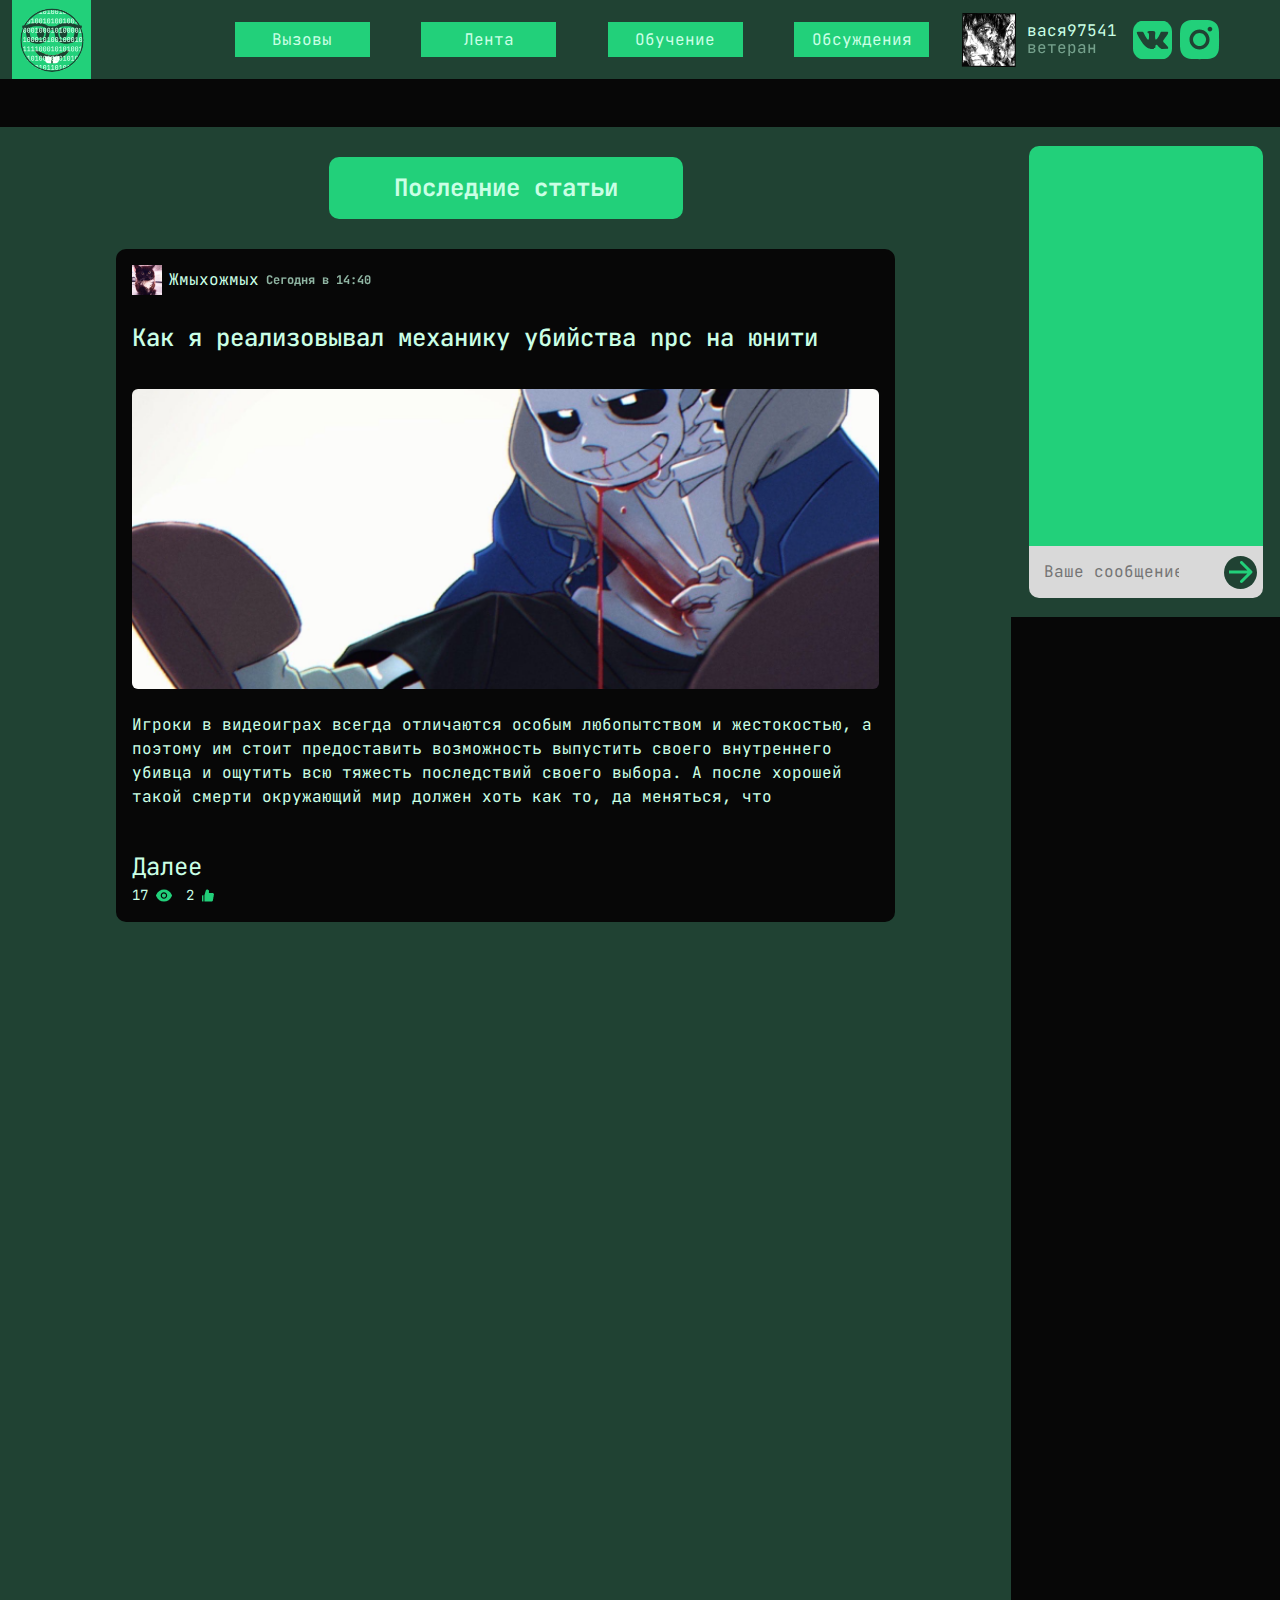
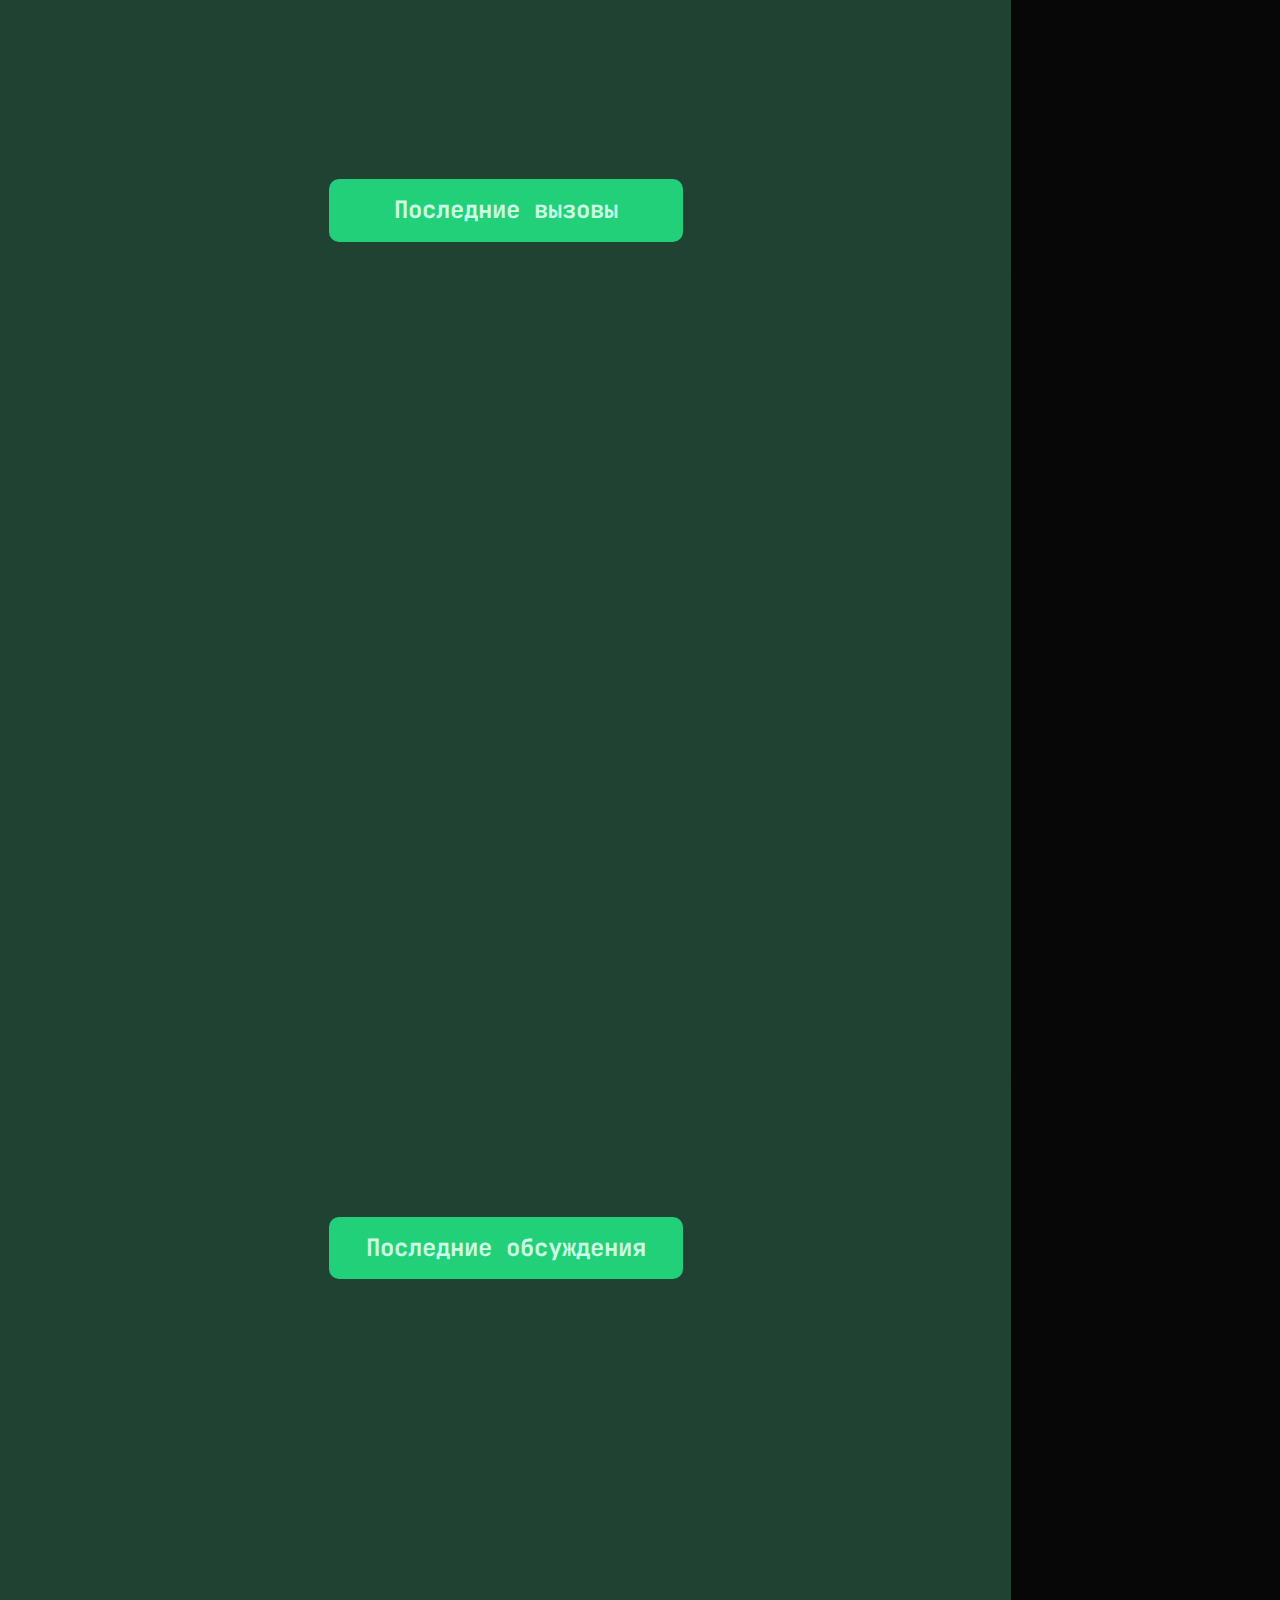
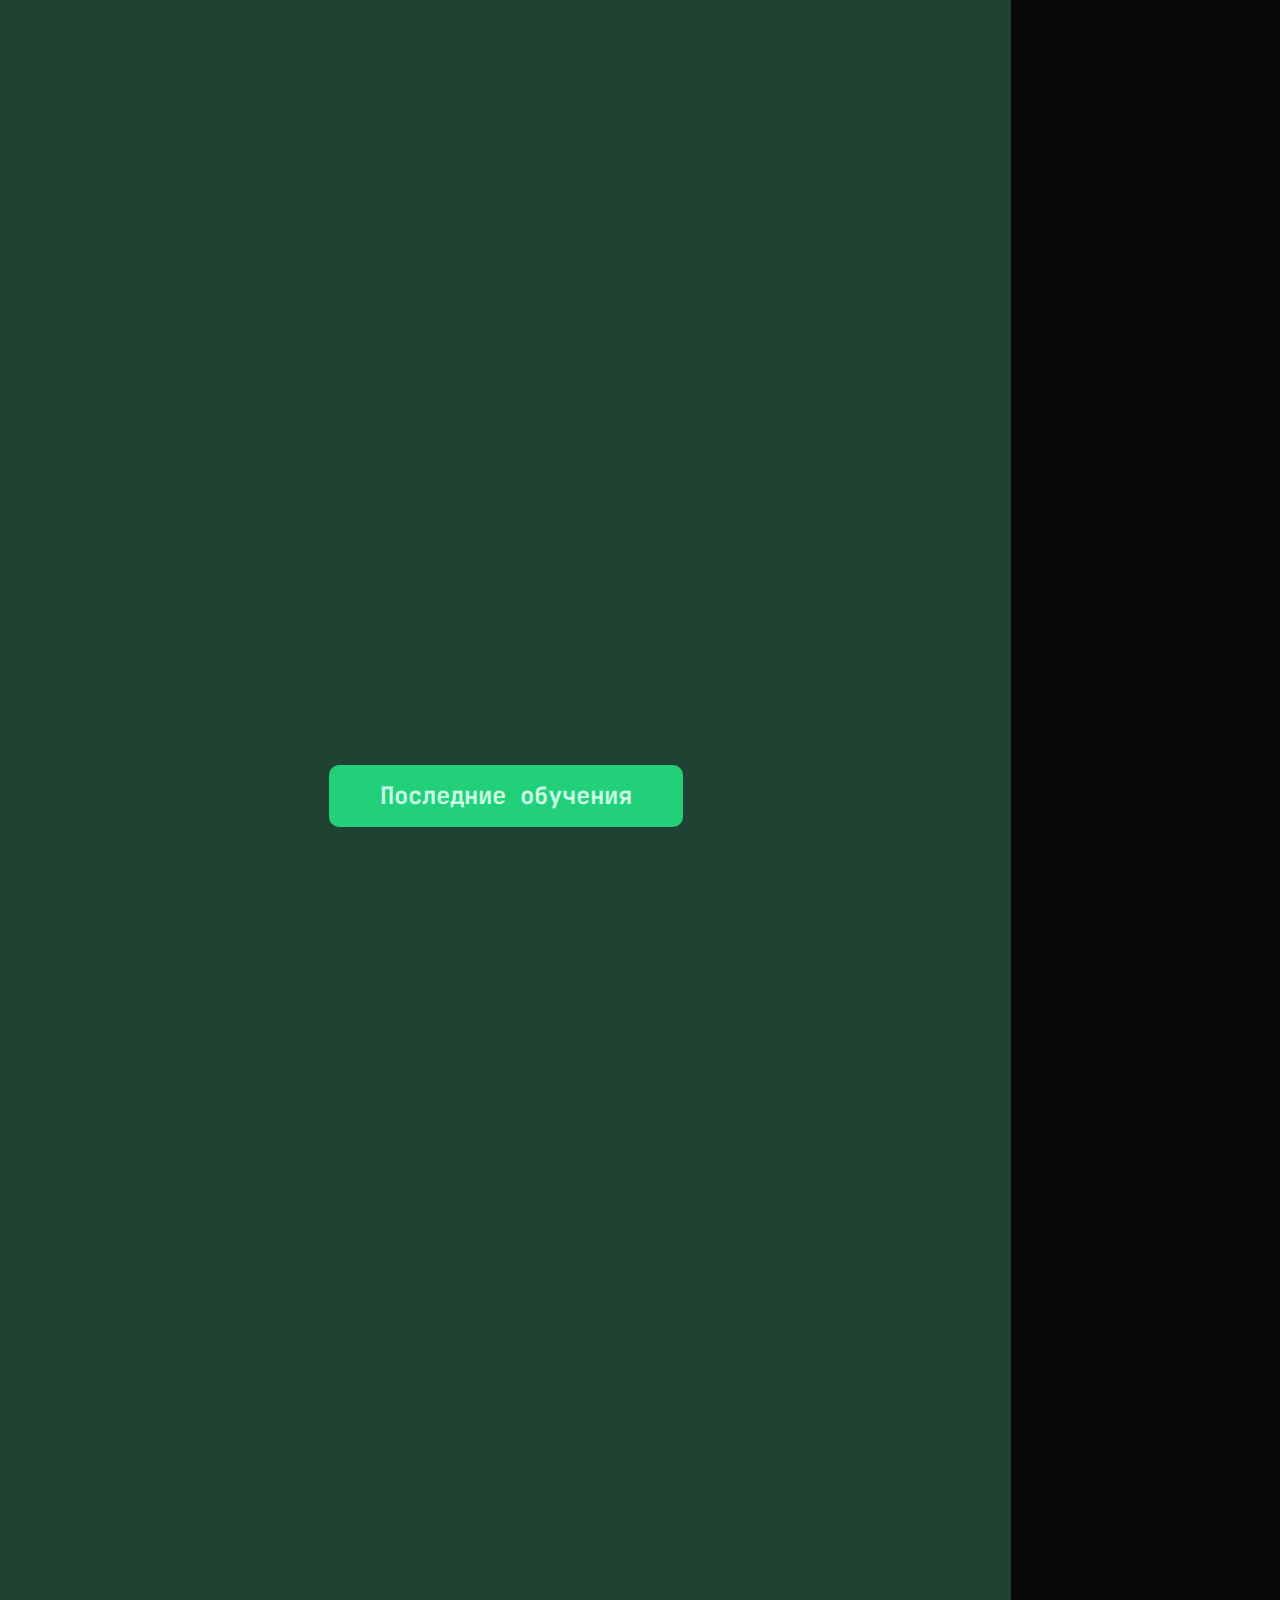
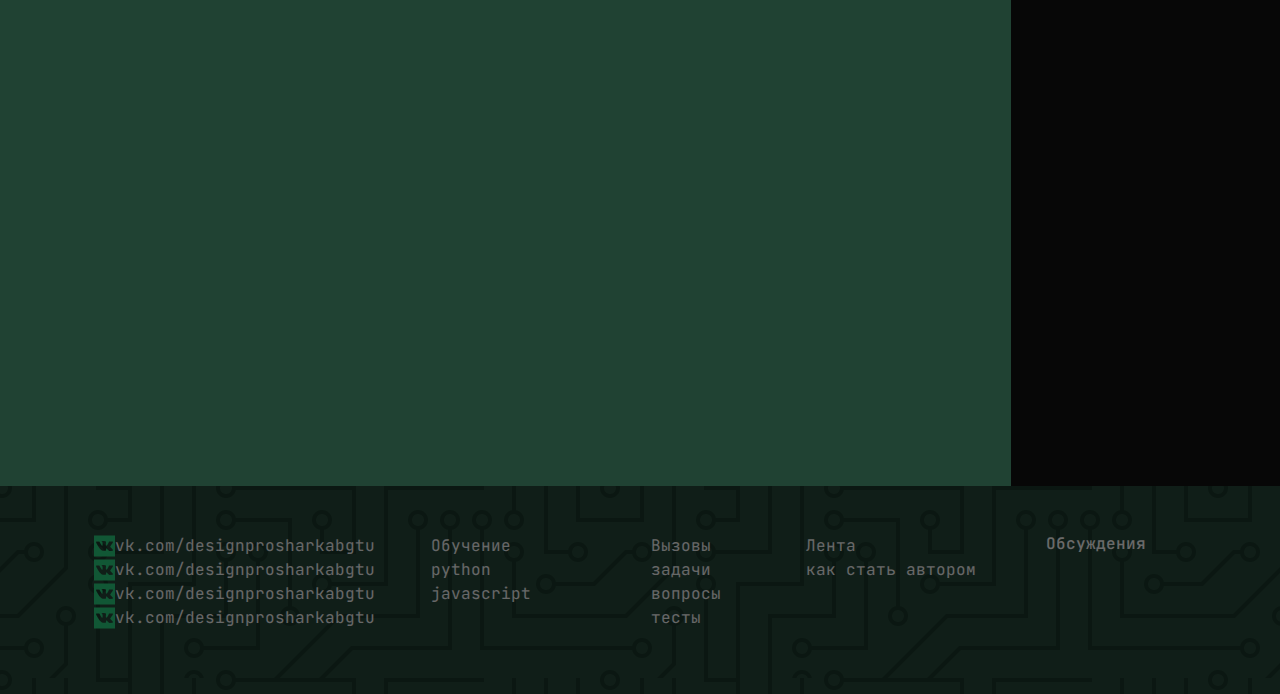
==== index.html @ 733bc934 "Add files via upload" ====
<!DOCTYPE html>
<html lang="en">

<head>
    <meta charset="utf-8">
    <meta name="viewport" content="width=device-width, initial-scale=1.0, shrink-to-fit=no">
    <title>курсач</title>
    <link rel="stylesheet" href="assets/bootstrap/css/bootstrap.min.css">
    <link rel="stylesheet" href="https://fonts.googleapis.com/css?family=JetBrains+Mono:300,400,500,600,700,800&amp;display=swap">
    <link rel="stylesheet" href="assets/css/aos.min.css">
    <link rel="stylesheet" href="assets/css/styles.css">
</head>

<body style="background: #070707;font-family: 'JetBrains Mono', monospace;">
    <nav class="navbar navbar-light navbar-expand-md d-xl-flex py-3 pb-0 pt-0 mb-md-5 mb-5" style="background: #204233;">
        <div class="container-fluid"><a class="navbar-brand d-flex justify-content-center align-items-center me-auto" href="index.html" style="height: 79px;width: 79px;background: #22d07a;margin-right: 0px;/*margin-left: 107px;*/min-width: 79px;max-width: 79px;min-height: 79px;max-height: 79px;"><img src="assets/img/Group%2034%201.svg" width="64" height="100"></a><button data-bs-toggle="collapse" data-bs-target="#navcol-3" class="navbar-toggler"><span class="visually-hidden">Toggle navigation</span><span class="navbar-toggler-icon"></span></button>
            <div class="collapse navbar-collapse flex-column align-items-end flex-md-row ms-md-0" id="navcol-3">
                <div class="collapse navbar-collapse d-flex flex-column align-items-center align-items-sm-center flex-md-row ms-md-0" id="navcol-1" style="margin-bottom: 0px;">
                    <div class="d-flex flex-column flex-grow-1 justify-content-center align-items-center flex-wrap justify-content-sm-center align-items-sm-center flex-md-row justify-content-md-center align-items-md-center justify-content-xl-center align-items-xl-center" style="width: 100%;">
                        <ul class="navbar-nav d-flex justify-content-between ms-xl-5 ms-md-5 ps-md-5 me-md-3" style="max-width: 820px;width:">
                            <li class="nav-item d-md-flex d-xl-flex justify-content-center align-items-center justify-content-md-center align-items-md-center justify-content-xl-center"><a class="nav-link active d-flex d-md-flex justify-content-center align-items-center justify-content-md-center align-items-md-center" href="taski.html" style="color: #caffe5;">Вызовы</a></li>
                            <li class="nav-item d-md-flex justify-content-center align-items-center justify-content-md-center align-items-md-center"><a class="nav-link active d-flex d-md-flex justify-content-center align-items-center justify-content-md-center align-items-md-center" href="stati.html" style="color: #caffe5;">Лента</a></li>
                            <li class="nav-item d-md-flex justify-content-center align-items-center justify-content-md-center align-items-md-center"><a class="nav-link active d-flex d-md-flex justify-content-center align-items-center justify-content-md-center align-items-md-center" href="cards.html" style="color: #caffe5;">Обучение</a></li>
                            <li class="nav-item d-md-flex justify-content-center align-items-center justify-content-md-center align-items-md-center"><a class="nav-link active d-flex d-md-flex justify-content-center align-items-center justify-content-md-center align-items-md-center" href="forum.html" style="color: #caffe5;">Обсуждения</a></li>
                        </ul>
                        <div class="d-flex d-md-flex align-items-center ms-md-auto ms-md-0 me-md-0 ms-lg-3" style="margin: 0px;margin-left: 0px;"><img src="assets/img/Rectangle%20103.png" style="margin-right: 10px;">
                            <div class="d-flex d-md-flex flex-column justify-content-md-center">
                                <p style="color: #caffe5;margin-bottom: -7px;">вася97541</p>
                                <p style="color: #caffe5;margin-bottom: 0px;opacity: 0.50;">ветеран</p>
                            </div>
                        </div>
                        <div class="d-flex flex-row align-self-center d-md-none d-xl-flex ms-xxl-3 ms-xl-3" id="socials-1" style="padding-left: 0px;"><img src="assets/img/Mask%20group.svg" class="pe-md-0 me-md-2"><img src="assets/img/Group%2063.svg"></div>
                    </div>
                </div>
            </div>
        </div>
    </nav>
    <div class="d-flex flex-column-reverse align-items-end chat-collapse d-lg-none" style="position: fixed;bottom: 5rem;z-index: 2;right: 0.5rem;"><a class="btn btn-primary" data-bs-toggle="collapse" aria-expanded="false" aria-controls="collapse-1" href="#collapse-1" role="button" style="background: url(&quot;assets/img/чат.svg&quot;) round;background-size: auto;width: 70px;height: 70px;float: right;border-style: none;border-color: rgb(7,7,7);"></a>
        <div class="collapse" id="collapse-1">
            <div class="d-flex flex-column justify-content-center align-items-center align-items-sm-center justify-content-md-center align-items-md-center align-items-xxl-center" style="background: #204233;height: 477px;width: 302px;">
                <div style="background: #22d07a;height: 370px;border-top-left-radius: 10px;border-top-right-radius: 10px;width: 87%;"></div>
                <div class="d-flex flex-row align-items-md-center align-items-lg-center" style="background: #d9d9d9;height: 52px;width: 87%;border-bottom-right-radius: 10px;border-bottom-left-radius: 10px;padding-left: 5%;padding-right: 2%;"><input type="text" placeholder="Ваше сообщение" style="background: rgba(255,255,255,0);border-width: 0px;width: 8.7em;"><img class="ms-auto" src="assets/img/Group%2035.svg" style="width: 33px;"></div>
            </div>
        </div>
    </div>
    <div class="row d-flex justify-content-center justify-content-xxl-center mt-md-5" style="margin: auto;max-width: 1440px;">
        <div class="col-auto col-md-9 col-lg-9 offset-lg-0 pe-md-0 main-content" style="padding: 0px;max-width: 1138px;min-width: 360px;">
            <section>
                <div class="d-flex flex-column align-items-center justify-content-md-center align-items-xl-center content-block" style="background: #204233;color: rgb(32,66,51);height: fit-content;width: 100%;"><span class="d-flex d-md-flex flex-shrink-1 justify-content-center align-items-center justify-content-md-center align-items-md-center" id="first">Последние статьи</span>
                    <div class="card" style="border-width: 0px;width: 77%;border-radius: 0px;background: rgb(32,66,51);min-width: 360px;">
                        <div class="card-body mb-4" data-aos="zoom-in-left" style="color: #caffe5;background: #070707;border-radius: 10px;">
                            <div class="d-flex flex-row align-items-center align-items-md-center"><img src="assets/img/Rectangle%20113.png" style="margin-right: 7px;">
                                <p style="margin: 0px;margin-right: 7px;">Жмыхожмых</p>
                                <p style="margin: 0px;font-size: 12px;font-weight: bold;opacity: 0.70;">Сегодня в 14:40</p>
                            </div>
                            <h4 class="card-title"><br>Как я реализовывал механику убийства npc на юнити<br><br></h4>
                            <div class="d-md-flex d-xxl-flex justify-content-md-center justify-content-xxl-center" style="width: 100%;"><img class="rounded img-fluid fit-cover" style="min-height: 300px;width: 100%;min-width: 50px;" src="assets/img/Rectangle%20118.png"></div>
                            <p class="card-text"><br>Игроки в видеоиграх всегда отличаются особым любопытством и жестокостью, а поэтому им стоит предоставить возможность выпустить своего внутреннего убивца и ощутить всю тяжесть последствий своего выбора. А после хорошей такой смерти окружающий мир должен хоть как то, да меняться, что <br><br></p><a class="text-decoration-none" href="stati.html" target="_top">Далее</a>
                            <div class="d-flex flex-row align-items-md-center">
                                <div class="d-flex" id="stat" style="margin-right: 14px;">
                                    <p>17</p><img src="assets/img/views.svg" style="margin: 0px;">
                                </div>
                                <div class="d-flex" id="stat">
                                    <p>2</p><img src="assets/img/like.svg">
                                </div>
                            </div>
                        </div>
                    </div>
                    <div class="card" style="border-width: 0px;width: 77%;border-radius: 0px;background: rgb(32,66,51);min-width: 360px;">
                        <div class="card-body mb-4" data-aos="zoom-in-left" style="color: #caffe5;background: #070707;border-radius: 10px;">
                            <div class="d-flex flex-row align-items-center align-items-md-center"><img src="assets/img/Rectangle%20113.png" style="margin-right: 7px;">
                                <p style="margin: 0px;margin-right: 7px;">Жмыхожмых</p>
                                <p style="margin: 0px;font-size: 12px;font-weight: bold;opacity: 0.70;">Сегодня в 14:40</p>
                            </div>
                            <h4 class="card-title"><br>Как я реализовывал механику убийства npc на юнити<br><br></h4>
                            <div class="d-md-flex d-xxl-flex justify-content-md-center justify-content-xxl-center" style="width: 100%;"><img class="rounded img-fluid fit-cover" style="min-height: 300px;width: 100%;min-width: 50px;" src="assets/img/Rectangle%20118.png"></div>
                            <p class="card-text"><br>Игроки в видеоиграх всегда отличаются особым любопытством и жестокостью, а поэтому им стоит предоставить возможность выпустить своего внутреннего убивца и ощутить всю тяжесть последствий своего выбора. А после хорошей такой смерти окружающий мир должен хоть как то, да меняться, что <br><br></p><a class="text-decoration-none" href="taski.html" target="_top">Далее</a>
                            <div class="d-flex flex-row align-items-md-center">
                                <div class="d-flex" id="stat" style="margin-right: 14px;">
                                    <p>17</p><img src="assets/img/views.svg" style="margin: 0px;">
                                </div>
                                <div class="d-flex" id="stat">
                                    <p>2</p><img src="assets/img/like.svg">
                                </div>
                            </div>
                        </div>
                    </div><span class="d-flex d-md-flex justify-content-center align-items-center justify-content-md-center align-items-md-center" data-aos="zoom-in" id="second"><a class="d-flex d-xl-flex justify-content-center align-items-center justify-content-xl-center align-items-xl-center" href="stati.html" style="width: 100%;height: 100%;">Далее</a></span>
                </div>
            </section>
            <section>
                <div class="d-flex flex-column align-items-center justify-content-md-center align-items-xl-center content-block" style="background: #204233;height: fit-content;max-width: 1138px;color: rgb(32,66,51);"><span class="d-flex d-md-flex justify-content-center align-items-center justify-content-md-center align-items-md-center" id="first-1">Последние вызовы</span>
                    <div class="card" style="border-width: 0px;">
                        <div class="card-body d-flex task" data-aos="zoom-in-left" style="background: #070707;color: #caffe5;">
                            <div class="task-info">
                                <p>0 лайков</p>
                                <p>0 просмотров</p>
                                <p>0 решений</p>
                            </div>
                            <div class="d-flex flex-row flex-wrap card-header">
                                <p class="mb-2" style="padding-bottom: 0px;">Прогнозируем рыночную экономику на 20 лет вперед используя 2 массива, плоскогубцы и веру в светлое будущее</p>
                                <div class="d-md-flex align-items-md-center languages"><span>C</span><span>C++</span><span>Assembler</span></div>
                                <div class="d-flex flex-row align-items-center ms-auto align-items-md-center me-0 mt-sm-2 mt-2 mt-md-0 mt-lg-2 mt-xl-0"><img src="assets/img/Rectangle%20113.png" style="margin-right: 7px;">
                                    <p style="margin: 0px;margin-right: 7px;">Жмыхожмых</p>
                                    <p style="margin: 0px;font-weight: bold;opacity: 0.70;">Сегодня в 14:40</p>
                                </div>
                            </div>
                        </div>
                        <div class="card-body d-flex task" data-aos="zoom-in-left" style="background: #070707;color: #caffe5;">
                            <div class="task-info">
                                <p>0 лайков</p>
                                <p>0 просмотров</p>
                                <p>0 решений</p>
                            </div>
                            <div class="d-flex flex-row flex-wrap card-header">
                                <p class="mb-2" style="padding-bottom: 0px;">Прогнозируем рыночную экономику на 20 лет вперед используя 2 массива, плоскогубцы и веру в светлое будущее</p>
                                <div class="d-md-flex align-items-md-center languages"><span>C</span><span>C++</span><span>Assembler</span></div>
                                <div class="d-flex flex-row align-items-center ms-auto align-items-md-center me-0 mt-sm-2 mt-2 mt-md-0 mt-lg-2 mt-xl-0"><img src="assets/img/Rectangle%20113.png" style="margin-right: 7px;">
                                    <p style="margin: 0px;margin-right: 7px;">Жмыхожмых</p>
                                    <p style="margin: 0px;font-weight: bold;opacity: 0.70;">Сегодня в 14:40</p>
                                </div>
                            </div>
                        </div>
                        <div class="card-body d-flex task" data-aos="zoom-in-left" style="background: #070707;color: #caffe5;">
                            <div class="task-info">
                                <p>0 лайков</p>
                                <p>0 просмотров</p>
                                <p>0 решений</p>
                            </div>
                            <div class="d-flex flex-row flex-wrap card-header">
                                <p class="mb-2" style="padding-bottom: 0px;">Прогнозируем рыночную экономику на 20 лет вперед используя 2 массива, плоскогубцы и веру в светлое будущее</p>
                                <div class="d-md-flex align-items-md-center languages"><span>C</span><span>C++</span><span>Assembler</span></div>
                                <div class="d-flex flex-row align-items-center ms-auto align-items-md-center me-0 mt-sm-2 mt-2 mt-md-0 mt-lg-2 mt-xl-0"><img src="assets/img/Rectangle%20113.png" style="margin-right: 7px;">
                                    <p style="margin: 0px;margin-right: 7px;">Жмыхожмых</p>
                                    <p style="margin: 0px;font-weight: bold;opacity: 0.70;">Сегодня в 14:40</p>
                                </div>
                            </div>
                        </div>
                        <div class="card-body d-flex task" data-aos="zoom-in-left" style="background: #070707;color: #caffe5;">
                            <div class="task-info">
                                <p>0 лайков</p>
                                <p>0 просмотров</p>
                                <p>0 решений</p>
                            </div>
                            <div class="d-flex flex-row flex-wrap card-header">
                                <p class="mb-2" style="padding-bottom: 0px;">Прогнозируем рыночную экономику на 20 лет вперед используя 2 массива, плоскогубцы и веру в светлое будущее</p>
                                <div class="d-md-flex align-items-md-center languages"><span>C</span><span>C++</span><span>Assembler</span></div>
                                <div class="d-flex flex-row align-items-center ms-auto align-items-md-center me-0 mt-sm-2 mt-2 mt-md-0 mt-lg-2 mt-xl-0"><img src="assets/img/Rectangle%20113.png" style="margin-right: 7px;">
                                    <p style="margin: 0px;margin-right: 7px;">Жмыхожмых</p>
                                    <p style="margin: 0px;font-weight: bold;opacity: 0.70;">Сегодня в 14:40</p>
                                </div>
                            </div>
                        </div>
                        <div class="card-body d-flex task" data-aos="zoom-in-left" style="background: #070707;color: #caffe5;">
                            <div class="task-info">
                                <p>0 лайков</p>
                                <p>0 просмотров</p>
                                <p>0 решений</p>
                            </div>
                            <div class="d-flex flex-row flex-wrap card-header">
                                <p class="mb-2" style="padding-bottom: 0px;">Прогнозируем рыночную экономику на 20 лет вперед используя 2 массива, плоскогубцы и веру в светлое будущее</p>
                                <div class="d-md-flex align-items-md-center languages"><span>C</span><span>C++</span><span>Assembler</span></div>
                                <div class="d-flex flex-row align-items-center ms-auto align-items-md-center me-0 mt-sm-2 mt-2 mt-md-0 mt-lg-2 mt-xl-0"><img src="assets/img/Rectangle%20113.png" style="margin-right: 7px;">
                                    <p style="margin: 0px;margin-right: 7px;">Жмыхожмых</p>
                                    <p style="margin: 0px;font-weight: bold;opacity: 0.70;">Сегодня в 14:40</p>
                                </div>
                            </div>
                        </div>
                    </div><span class="d-flex d-md-flex justify-content-center align-items-center justify-content-md-center align-items-md-center" data-aos="zoom-in" id="second"><a class="d-flex d-xl-flex justify-content-center align-items-center justify-content-xl-center align-items-xl-center" href="taski.html" style="width: 100%;height: 100%;">Далее</a></span>
                </div>
            </section>
            <section>
                <div class="d-flex flex-column align-items-center justify-content-md-center align-items-xl-center content-block" style="background: #204233;height: fit-content;max-width: 1138px;color: rgb(32,66,51);"><span class="d-flex align-items-center justify-content-md-center align-items-md-center" id="first-2">Последние обсуждения</span>
                    <div class="row justify-content-around table-head" data-aos="zoom-in-left" style="color: #caffe5;width: 100%;font-weight: bold;padding: 0px;margin-left: 0px;margin-right: 0px;">
                        <div class="col-3" style="margin-left: 0px;padding-left: 0px;padding-right: 0px;">
                            <p class="me-auto" style="margin: 0px;margin-right: 0px;">тема</p>
                        </div>
                        <div class="col-8" style="margin-left: 0px;margin-right: 0px;padding-left: 0px;padding-right: 0px;">
                            <div class="d-flex justify-content-between align-items-center">
                                <p style="margin-right: 10%;">автор</p>
                                <div class="d-flex justify-content-between" style="margin-left: 0px;max-width: 419px;width: 64%;">
                                    <p>ответы</p>
                                    <p>просмотры</p>
                                    <p>сообщения</p>
                                </div>
                            </div>
                        </div>
                    </div>
                    <div class="row justify-content-around table-head" data-aos="zoom-in-left" style="color: #caffe5;width: 100%;padding: 0px;margin-left: 0px;margin-right: 0px;margin-bottom: 10px;border-style: solid;border-top-width: 0px;border-right-width: 0px;border-right-color: rgb(7,7,7);border-bottom-width: 0.5vw;border-bottom-color: rgb(7,7,7);border-left-width: 0px;">
                        <div class="col-3" style="margin-left: 0px;padding-left: 0px;padding-right: 0px;">
                            <p class="me-auto" style="margin: 0px;margin-right: 0px;">ваш любимый язык программирования?</p>
                            <p class="me-auto" style="margin: 0px;margin-right: 0px;opacity: 0.70;">общие темы</p>
                        </div>
                        <div class="col-8" style="margin-left: 0px;margin-right: 0px;padding-left: 0px;padding-right: 0px;font-weight: bold;">
                            <div class="d-flex justify-content-between align-items-center">
                                <p style="margin-right: 10%;">жмыхожмых</p>
                                <div class="d-flex justify-content-between" style="margin-left: 0px;max-width: 419px;width: 64%;">
                                    <p class="d-sm-flex">3</p>
                                    <p>107</p>
                                    <p>2 часа</p>
                                </div>
                            </div>
                        </div>
                    </div>
                    <div class="row justify-content-around table-head" data-aos="zoom-in-left" style="color: #caffe5;width: 100%;padding: 0px;margin-left: 0px;margin-right: 0px;margin-bottom: 10px;border-style: solid;border-top-width: 0px;border-right-width: 0px;border-right-color: rgb(7,7,7);border-bottom-width: 0.5vw;border-bottom-color: rgb(7,7,7);border-left-width: 0px;">
                        <div class="col-3" style="margin-left: 0px;padding-left: 0px;padding-right: 0px;">
                            <p class="me-auto" style="margin: 0px;margin-right: 0px;">ваш любимый язык программирования?</p>
                            <p class="me-auto" style="margin: 0px;margin-right: 0px;opacity: 0.70;">общие темы</p>
                        </div>
                        <div class="col-8" style="margin-left: 0px;margin-right: 0px;padding-left: 0px;padding-right: 0px;font-weight: bold;">
                            <div class="d-flex justify-content-between align-items-center">
                                <p style="margin-right: 10%;">жмыхожмых</p>
                                <div class="d-flex justify-content-between" style="margin-left: 0px;max-width: 419px;width: 64%;">
                                    <p>3</p>
                                    <p>107</p>
                                    <p>2 часа</p>
                                </div>
                            </div>
                        </div>
                    </div>
                    <div class="row justify-content-around table-head" data-aos="zoom-in-left" style="color: #caffe5;width: 100%;padding: 0px;margin-left: 0px;margin-right: 0px;margin-bottom: 10px;border-style: solid;border-top-width: 0px;border-right-width: 0px;border-right-color: rgb(7,7,7);border-bottom-width: 0.5vw;border-bottom-color: rgb(7,7,7);border-left-width: 0px;">
                        <div class="col-3" style="margin-left: 0px;padding-left: 0px;padding-right: 0px;">
                            <p class="me-auto" style="margin: 0px;margin-right: 0px;">ваш любимый язык программирования?</p>
                            <p class="me-auto" style="margin: 0px;margin-right: 0px;opacity: 0.70;">общие темы</p>
                        </div>
                        <div class="col-8" style="margin-left: 0px;margin-right: 0px;padding-left: 0px;padding-right: 0px;font-weight: bold;">
                            <div class="d-flex justify-content-between align-items-center">
                                <p style="margin-right: 10%;">жмыхожмых</p>
                                <div class="d-flex justify-content-between" style="margin-left: 0px;max-width: 419px;width: 64%;">
                                    <p>3</p>
                                    <p>107</p>
                                    <p>2 часа</p>
                                </div>
                            </div>
                        </div>
                    </div>
                    <div class="row justify-content-around table-head" data-aos="zoom-in-left" style="color: #caffe5;width: 100%;padding: 0px;margin-left: 0px;margin-right: 0px;margin-bottom: 10px;border-style: solid;border-top-width: 0px;border-right-width: 0px;border-right-color: rgb(7,7,7);border-bottom-width: 0.5vw;border-bottom-color: rgb(7,7,7);border-left-width: 0px;">
                        <div class="col-3" style="margin-left: 0px;padding-left: 0px;padding-right: 0px;">
                            <p class="me-auto" style="margin: 0px;margin-right: 0px;">ваш любимый язык программирования?</p>
                            <p class="me-auto" style="margin: 0px;margin-right: 0px;opacity: 0.70;">общие темы</p>
                        </div>
                        <div class="col-8" style="margin-left: 0px;margin-right: 0px;padding-left: 0px;padding-right: 0px;font-weight: bold;">
                            <div class="d-flex justify-content-between align-items-center">
                                <p style="margin-right: 10%;">жмыхожмых</p>
                                <div class="d-flex justify-content-between" style="margin-left: 0px;max-width: 419px;width: 64%;">
                                    <p>3</p>
                                    <p>107</p>
                                    <p>2 часа</p>
                                </div>
                            </div>
                        </div>
                    </div>
                    <div class="row justify-content-around table-head" data-aos="zoom-in-left" style="color: #caffe5;width: 100%;padding: 0px;margin-left: 0px;margin-right: 0px;margin-bottom: 10px;border-style: solid;border-top-width: 0px;border-right-width: 0px;border-right-color: rgb(7,7,7);border-bottom-width: 0.5vw;border-bottom-color: rgb(7,7,7);border-left-width: 0px;">
                        <div class="col-3" style="margin-left: 0px;padding-left: 0px;padding-right: 0px;">
                            <p class="me-auto" style="margin: 0px;margin-right: 0px;">ваш любимый язык программирования?</p>
                            <p class="me-auto" style="margin: 0px;margin-right: 0px;opacity: 0.70;">общие темы</p>
                        </div>
                        <div class="col-8" style="margin-left: 0px;margin-right: 0px;padding-left: 0px;padding-right: 0px;font-weight: bold;">
                            <div class="d-flex justify-content-between align-items-center">
                                <p style="margin-right: 10%;">жмыхожмых</p>
                                <div class="d-flex justify-content-between" style="margin-left: 0px;max-width: 419px;width: 64%;">
                                    <p>3</p>
                                    <p>107</p>
                                    <p>2 часа</p>
                                </div>
                            </div>
                        </div>
                    </div>
                    <div class="row justify-content-around table-head" data-aos="zoom-in-left" style="color: #caffe5;width: 100%;padding: 0px;margin-left: 0px;margin-right: 0px;margin-bottom: 10px;border-style: solid;border-top-width: 0px;border-right-width: 0px;border-right-color: rgb(7,7,7);border-bottom-width: 0.5vw;border-bottom-color: rgb(7,7,7);border-left-width: 0px;">
                        <div class="col-3" style="margin-left: 0px;padding-left: 0px;padding-right: 0px;">
                            <p class="me-auto" style="margin: 0px;margin-right: 0px;">ваш любимый язык программирования?</p>
                            <p class="me-auto" style="margin: 0px;margin-right: 0px;opacity: 0.70;">общие темы</p>
                        </div>
                        <div class="col-8" style="margin-left: 0px;margin-right: 0px;padding-left: 0px;padding-right: 0px;font-weight: bold;">
                            <div class="d-flex justify-content-between align-items-center">
                                <p style="margin-right: 10%;">жмыхожмых</p>
                                <div class="d-flex justify-content-between" style="margin-left: 0px;max-width: 419px;width: 64%;">
                                    <p>3</p>
                                    <p>107</p>
                                    <p>2 часа</p>
                                </div>
                            </div>
                        </div>
                    </div>
                    <div class="row justify-content-around table-head" data-aos="zoom-in-left" style="color: #caffe5;width: 100%;padding: 0px;margin-left: 0px;margin-right: 0px;margin-bottom: 10px;border-style: solid;border-top-width: 0px;border-right-width: 0px;border-right-color: rgb(7,7,7);border-bottom-width: 0.5vw;border-bottom-color: rgb(7,7,7);border-left-width: 0px;">
                        <div class="col-3" style="margin-left: 0px;padding-left: 0px;padding-right: 0px;">
                            <p class="me-auto" style="margin: 0px;margin-right: 0px;">ваш любимый язык программирования?</p>
                            <p class="me-auto" style="margin: 0px;margin-right: 0px;opacity: 0.70;">общие темы</p>
                        </div>
                        <div class="col-8" style="margin-left: 0px;margin-right: 0px;padding-left: 0px;padding-right: 0px;font-weight: bold;">
                            <div class="d-flex justify-content-between align-items-center">
                                <p style="margin-right: 10%;">жмыхожмых</p>
                                <div class="d-flex justify-content-between" style="margin-left: 0px;max-width: 419px;width: 64%;">
                                    <p>3</p>
                                    <p>107</p>
                                    <p>2 часа</p>
                                </div>
                            </div>
                        </div>
                    </div><span class="d-flex d-md-flex justify-content-center align-items-center justify-content-md-center align-items-md-center" data-aos="zoom-in" id="second"><a class="d-flex d-xl-flex justify-content-center align-items-center justify-content-xl-center align-items-xl-center" href="forum.html" style="width: 100%;height: 100%;">Далее</a></span>
                </div>
            </section>
            <section>
                <div class="d-flex flex-column align-items-center justify-content-md-center align-items-xl-center content-block" style="background: #204233;height: fit-content;max-width: 1138px;color: rgb(32,66,51);"><span class="d-flex d-md-flex justify-content-center align-items-center justify-content-md-center align-items-md-center" id="first-3">Последние обучения</span>
                    <div class="row" style="width: 100%;">
                        <div class="col-12 col-lg-6">
                            <div class="container teaching" data-aos="zoom-in-left" style="color: #caffe5;background: #070707;width: 100%;border-radius: 10px;padding-top: 55px;padding-bottom: 55px;padding-left: 40px;padding-right: 40px;"><img src="assets/img/Group%2034%201.svg" style="width: 90px;height: 90px;">
                                <div style="width: fit-content;">
                                    <p>Знакомство с нейросетями</p>
                                    <p style="margin: 0px;"><br>Изучаем теоретические основы и принципы работы нейросетей, рассматриваем примеры их работы на python<br><br></p>
                                </div>
                                <div class="d-flex flex-column align-items-xxl-center" style="width: min-content;margin-bottom: 48px;">
                                    <p style="font-weight: bold;font-size: 40px;margin: 0px;margin-bottom: -16px;">45</p>
                                    <p style="margin: 0px;">минут</p>
                                </div><button class="btn btn-primary" type="button" style="border-radius: 0px;background: rgb(34,208,122);padding-top: 13px;padding-bottom: 13px;padding-left: 72px;padding-right: 72px;">Начать</button>
                            </div>
                        </div>
                        <div class="col-12 col-lg-6">
                            <div class="container teaching" data-aos="zoom-in-left" style="color: #caffe5;background: #070707;width: 100%;border-radius: 10px;padding-top: 55px;padding-bottom: 55px;padding-left: 40px;padding-right: 40px;"><img src="assets/img/Group%2034%201.svg" style="width: 90px;height: 90px;">
                                <div style="width: fit-content;">
                                    <p>Знакомство с нейросетями</p>
                                    <p style="margin: 0px;"><br>Изучаем теоретические основы и принципы работы нейросетей, рассматриваем примеры их работы на python<br><br></p>
                                </div>
                                <div class="d-flex flex-column align-items-xxl-center" style="width: min-content;margin-bottom: 48px;">
                                    <p style="font-weight: bold;font-size: 40px;margin: 0px;margin-bottom: -16px;">45</p>
                                    <p style="margin: 0px;">минут</p>
                                </div><button class="btn btn-primary" type="button" style="border-radius: 0px;background: rgb(34,208,122);padding-top: 13px;padding-bottom: 13px;padding-left: 72px;padding-right: 72px;">Начать</button>
                            </div>
                        </div>
                        <div class="col-12 col-lg-6">
                            <div class="container teaching" data-aos="zoom-in-left" style="color: #caffe5;background: #070707;width: 100%;border-radius: 10px;padding-top: 55px;padding-bottom: 55px;padding-left: 40px;padding-right: 40px;"><img src="assets/img/Group%2034%201.svg" style="width: 90px;height: 90px;">
                                <div style="width: fit-content;">
                                    <p>Знакомство с нейросетями</p>
                                    <p style="margin: 0px;"><br>Изучаем теоретические основы и принципы работы нейросетей, рассматриваем примеры их работы на python<br><br></p>
                                </div>
                                <div class="d-flex flex-column align-items-xxl-center" style="width: min-content;margin-bottom: 48px;">
                                    <p style="font-weight: bold;font-size: 40px;margin: 0px;margin-bottom: -16px;">45</p>
                                    <p style="margin: 0px;">минут</p>
                                </div><button class="btn btn-primary" type="button" style="border-radius: 0px;background: rgb(34,208,122);padding-top: 13px;padding-bottom: 13px;padding-left: 72px;padding-right: 72px;">Начать</button>
                            </div>
                        </div>
                        <div class="col-12 col-lg-6">
                            <div class="container teaching" data-aos="zoom-in-left" style="color: #caffe5;background: #070707;width: 100%;border-radius: 10px;padding-top: 55px;padding-bottom: 55px;padding-left: 40px;padding-right: 40px;"><img src="assets/img/Group%2034%201.svg" style="width: 90px;height: 90px;">
                                <div style="width: fit-content;">
                                    <p>Знакомство с нейросетями</p>
                                    <p style="margin: 0px;"><br>Изучаем теоретические основы и принципы работы нейросетей, рассматриваем примеры их работы на python<br><br></p>
                                </div>
                                <div class="d-flex flex-column align-items-xxl-center" style="width: min-content;margin-bottom: 48px;">
                                    <p style="font-weight: bold;font-size: 40px;margin: 0px;margin-bottom: -16px;">45</p>
                                    <p style="margin: 0px;">минут</p>
                                </div><button class="btn btn-primary" type="button" style="border-radius: 0px;background: rgb(34,208,122);padding-top: 13px;padding-bottom: 13px;padding-left: 72px;padding-right: 72px;">Начать</button>
                            </div>
                        </div>
                    </div><span class="d-flex d-md-flex justify-content-center align-items-center justify-content-md-center align-items-md-center" data-aos="zoom-in" id="second"><a class="d-flex d-xl-flex justify-content-center align-items-center justify-content-xl-center align-items-xl-center" href="cards.html" style="width: 100%;height: 100%;">Далее</a></span>
                </div>
            </section>
        </div>
        <div class="col chat d-lg-flex d-none">
            <div class="d-flex flex-column align-items-md-center justify-content-lg-center align-items-xxl-center" style="background: #204233;height: 490px;width: 100%;">
                <div style="background: #22d07a;height: 400px;border-top-left-radius: 10px;border-top-right-radius: 10px;width: 87%;overflow: auto;" class="ps-3 pe-3 pt-3"></div>
                <div class="d-flex flex-row align-items-md-center align-items-lg-center" style="background: #d9d9d9;height: 52px;width: 87%;border-bottom-right-radius: 10px;border-bottom-left-radius: 10px;padding-left: 5%;padding-right: 2%;"><input type="text" placeholder="Ваше сообщение" style="background: rgba(255,255,255,0);border-width: 0px;width: 8.7em;"><img class="ms-auto" src="assets/img/Group%2035.svg" style="width: 33px;"></div>
            </div>
        </div>
    </div>
    <footer class="text-white bg-dark" style="background: url(&quot;assets/img/Group%2064.png&quot;), rgb(32,66,51);opacity: 0.40;">
        <div class="container py-4 py-lg-5">
            <div class="row justify-content-center" style="margin-left: 0px;padding-right: 0px;margin-right: 0px;">
                <div class="col text-center text-lg-start d-flex flex-column item">
                    <ul class="list-unstyled" style="width: 17em;">
                        <li class="d-flex"><img src="assets/img/vksharp.svg"><a class="link-light" href="https://vk.com/designprosharkabgtu" style="width: 100%;">vk.com/designprosharkabgtu</a></li>
                        <li class="d-flex"><img src="assets/img/vksharp.svg"><a class="link-light" href="https://vk.com/designprosharkabgtu" style="width: 100%;">vk.com/designprosharkabgtu</a></li>
                        <li class="d-flex"><img src="assets/img/vksharp.svg"><a class="link-light" href="https://vk.com/designprosharkabgtu" style="width: 100%;">vk.com/designprosharkabgtu</a></li>
                        <li class="d-flex" style="width: 100%;"><img src="assets/img/vksharp.svg" style="width: 100%;"><a class="link-light" href="https://vk.com/designprosharkabgtu" style="width: 100%;">vk.com/designprosharkabgtu</a></li>
                    </ul>
                </div>
                <div class="col text-center text-lg-start d-flex flex-column align-items-center item">
                    <ul class="list-unstyled">
                        <li><a class="link-light" href="cards.html">Обучение</a></li>
                        <li><a class="link-light" href="cards.html">python</a></li>
                        <li><a class="link-light" href="cards.html">javascript</a></li>
                    </ul>
                </div>
                <div class="col text-center text-lg-start d-flex flex-column align-items-center item">
                    <ul class="list-unstyled">
                        <li><a class="link-light" href="taski.html">Вызовы</a></li>
                        <li><a class="link-light" href="taski.html">задачи</a></li>
                        <li><a class="link-light" href="taski.html">вопросы</a></li>
                        <li><a class="link-light" href="taski.html">тесты</a></li>
                    </ul>
                </div>
                <div class="col text-center text-lg-start d-flex flex-column align-items-center item">
                    <ul class="list-unstyled">
                        <li><a class="link-light" href="stati.html">Лента</a></li>
                        <li><a class="link-light" href="stati.html">как стать автором</a></li>
                    </ul>
                </div>
                <div class="col text-center text-lg-start d-flex flex-column align-items-center item"><a href="forum.html">
                        <h3 class="fs-6 text-white">Обсуждения</h3>
                    </a>
                    <ul class="list-unstyled">
                        <li></li>
                        <li></li>
                    </ul>
                </div>
            </div>
        </div>
    </footer>
    <script src="assets/bootstrap/js/bootstrap.min.js"></script>
    <script src="assets/js/aos.min.js"></script>
    <script src="assets/js/bs-init.js"></script>
    <script src="assets/js/chat.js"></script>
</body>

</html>
---- assets/css/styles.css ----
.bs-icon {
  --bs-icon-size: .75rem;
  display: flex;
  flex-shrink: 0;
  justify-content: center;
  align-items: center;
  font-size: var(--bs-icon-size);
  width: calc(var(--bs-icon-size) * 2);
  height: calc(var(--bs-icon-size) * 2);
  color: var(--bs-primary);
}

.bs-icon-xs {
  --bs-icon-size: 1rem;
  width: calc(var(--bs-icon-size) * 1.5);
  height: calc(var(--bs-icon-size) * 1.5);
}

.bs-icon-sm {
  --bs-icon-size: 1rem;
}

.bs-icon-md {
  --bs-icon-size: 1.5rem;
}

.bs-icon-lg {
  --bs-icon-size: 2rem;
}

.bs-icon-xl {
  --bs-icon-size: 2.5rem;
}

.bs-icon.bs-icon-primary {
  color: var(--bs-white);
  background: var(--bs-primary);
}

.bs-icon.bs-icon-primary-light {
  color: var(--bs-primary);
  background: rgba(var(--bs-primary-rgb), .2);
}

.bs-icon.bs-icon-semi-white {
  color: var(--bs-primary);
  background: rgba(255, 255, 255, .5);
}

.bs-icon.bs-icon-rounded {
  border-radius: .5rem;
}

.bs-icon.bs-icon-circle {
  border-radius: 50%;
}

.nav-item {
  background: #22d07a;
  color: #caffe5;
  margin-left: 0px;
  margin-right: 0px;
  width: 135px;
  height: 34.6px;
}

a {
  color: #caffe5;
  width: 100px;
  background: rgba(255,255,255,0);
  text-decoration: snow;
}

html {
}

html {
}

@media (min-width: 767px) and (max-width: 1200px) {
  .nav-item {
    width: 100px;
  }
}

section > div > span {
  background: #22d07a;
  color: #caffe5;
  border-radius: 10px;
  font-size: 24px;
  font-weight: bold;
}

section > div > span:first-child {
  margin-top: 30px;
  margin-bottom: 30px;
  width: 35%;
  height: 62.05px;
  text-align: center;
  min-width: 250px;
}

section > div > span:last-child {
  margin-top: 29px;
  margin-bottom: 35px;
  height: 41.64px;
  width: 214.37px;
}

#stat p {
  margin: 0px;
  margin-right: 8px;
  font-size: 14px;
}

.card-body a {
  text-align: none;
  font-size: 24px;
}

.task-info {
  font-weight: regular;
}

.task-info p {
  width: max-content;
}

.languages span {
  padding-bottom: 8px;
  padding-top: 8px;
  padding-left: 10px;
  padding-right: 10px;
  background: #22d07a;
  border-radius: 20px;
  width: max-content;
  margin-right: 24px;
}

.author p {
  margin: 0px;
}

.container-fluid p {
  margin: 0px;
}

@media (min-width: 992px) {
  .chat {
    display: block;
  }
}

div {
}

@media (max-width: 767px) {
  .chat-collapse {
    width: max-content;
  }
}

@media (min-width: 768px) {
  .chat-collapse {
    display: none;
  }
}

::-webkit-scrollbar {
  width: 12px;
}

::-webkit-scrollbar-track {
  -webkit-box-shadow: inset 0 0 6px rgba(0, 0, 0, 0.3);
  border-radius: 10px;
}

::-webkit-scrollbar-thumb {
  background: @c-sea;
  border-radius: 10px;
  -webkit-box-shadow: inset 0 0 6px rgba(0, 0, 0, 0.5);
}

.fit-cover {
  object-fit: cover;
}

.teaching-card {
  margin: 1%;
  width: 46%;
  color: #caffe5;
  background: #070707;
  border-radius: 10px;
  padding-top: 55px;
  padding-bottom: 55px;
  padding-left: 40px;
  padding-right: 40px;
}

@media (max-width: 768px) {
  .task p:not(.card-header > p) {
    font-size: 8px;
  }
}

@media (max-width: 768px) {
  .card-header p {
    font-size: 10px;
    font-weight: bold;
  }
}

@media (max-width: 768px) {
  .container-fluid p:not(.theme) {
    font-size: 10px;
    font-weight: bold;
  }
}

@media (max-width: 768px) {
  .table-head p:not(.theme) {
    font-size: 10px;
    font-weight: bold;
  }
}

@media (min-width: 1000px) {
  .table-head p:not(.theme) {
    font-size: 24px;
    font-weight: bold;
  }
}

@media (max-width: 768px) {
  .@media (max-width: 768px) .card-header p font-size: 10px; font-weight: bold; p {
    font-size: 10px;
    font-weight: bold;
  }
}

@media (max-width: 768px) {
  .theme {
    font-size: 8px;
  }
}

@media (max-width: 768px) {
  .chat {
    display: none;
    position: fixed;
  }
}

@media (min-width: 769px) {
  .chat {
    height: max-content;
    position: sticky;
    top: 2rem;
    padding: 0px;
    width: 21vw;
    max-width: 302px;
  }
}

@media (max-width: 1000px) {
  input {
    font-size: 14px;
    padding: 0px;
  }
}

.content-block {
}

@media (max-width: 768px) {
  .task span {
    font-size: 8px;
  }
}

@media (max-width: 768px) {
  .task img {
    width: 15px;
    height: 15px;
  }
}

.teaching {
  margin-bottom: 10px;
}

.task {
  margin-bottom: 10px;
  padding-bottom: 1.25vw;
  height: max-content;
  width: 80%;
  border-radius: 10px;
  min-width: 360px;
}

.card {
  background: rgb(32,66,51);
  display: flex;
  align-items: center;
}

@media (max-width: 768px) {
  .navbar-nav {
    width: min-content;
  }
}

@media (min-width: 769px) {
  .navbar-nav {
    width: 58vw;
  }
}

@media (max-width: 767px) {
  #navcol-3 * {
    margin-bottom: 15px;
  }
}

.card-header {
  padding-right: 0px;
  padding-top: 0px;
}

.navigation-buttons .btn:not(last-child) {
  border-right: 3px solid rgb(32,66,51);
}

@media (max-width: 991px) {
  .navigation-buttons .btn {
    font-size: 8px;
  }
}

.navigation-buttons .btn {
  color: #caffe5;
  background: #22d07a;
  border-radius: 10px;
  height: 100%;
  flex-grow: 1;
}

@media (min-width: 768px) {
  .main-content {
    width: 100vw;
  }
}

@media (min-width: 769px) {
  .main-content {
    width: 79vw;
  }
}

@media (max-width: 768px) {
  .main-content {
    width: 100vw;
  }
}

.page-item {
  color: #caffe5;
  font-size: 72px;
}

.pagination a {
  background: rgba(233,236,239,0);
  border-right-style: none;
  border-right-color: rgba(222,226,230,0);
}

.pagination .list-group-item {
  background: rgba(255,255,255,0);
  border-right-style: none;
}

.pagination svg {
  color: rgb(34,208,122);
  font-size: 20px;
}

.list-group-item a {
  text-decoration: none;
  display: flex;
  justify-content: center;
}

.list-group-item a:hover {
  border: solid;
  border-color: #22d07a;
  border-width: 1px;
}

.list-group-item a::hover {
  text-decoration: none;
}

a:hover {
  color: #070707;
}

.teaching p:first-child {
  margin: 0px;
  font-size: 24px;
  margin-top: 28px;
  font-weight: bold;
}

.form-control::placeholder {
  color: #caffe5;
  opacity: 70%;
  font-size: 24px;
}

@media (max-width: 991px ) {
  .form-control::placeholder {
    font-size: 10px;
  }
}
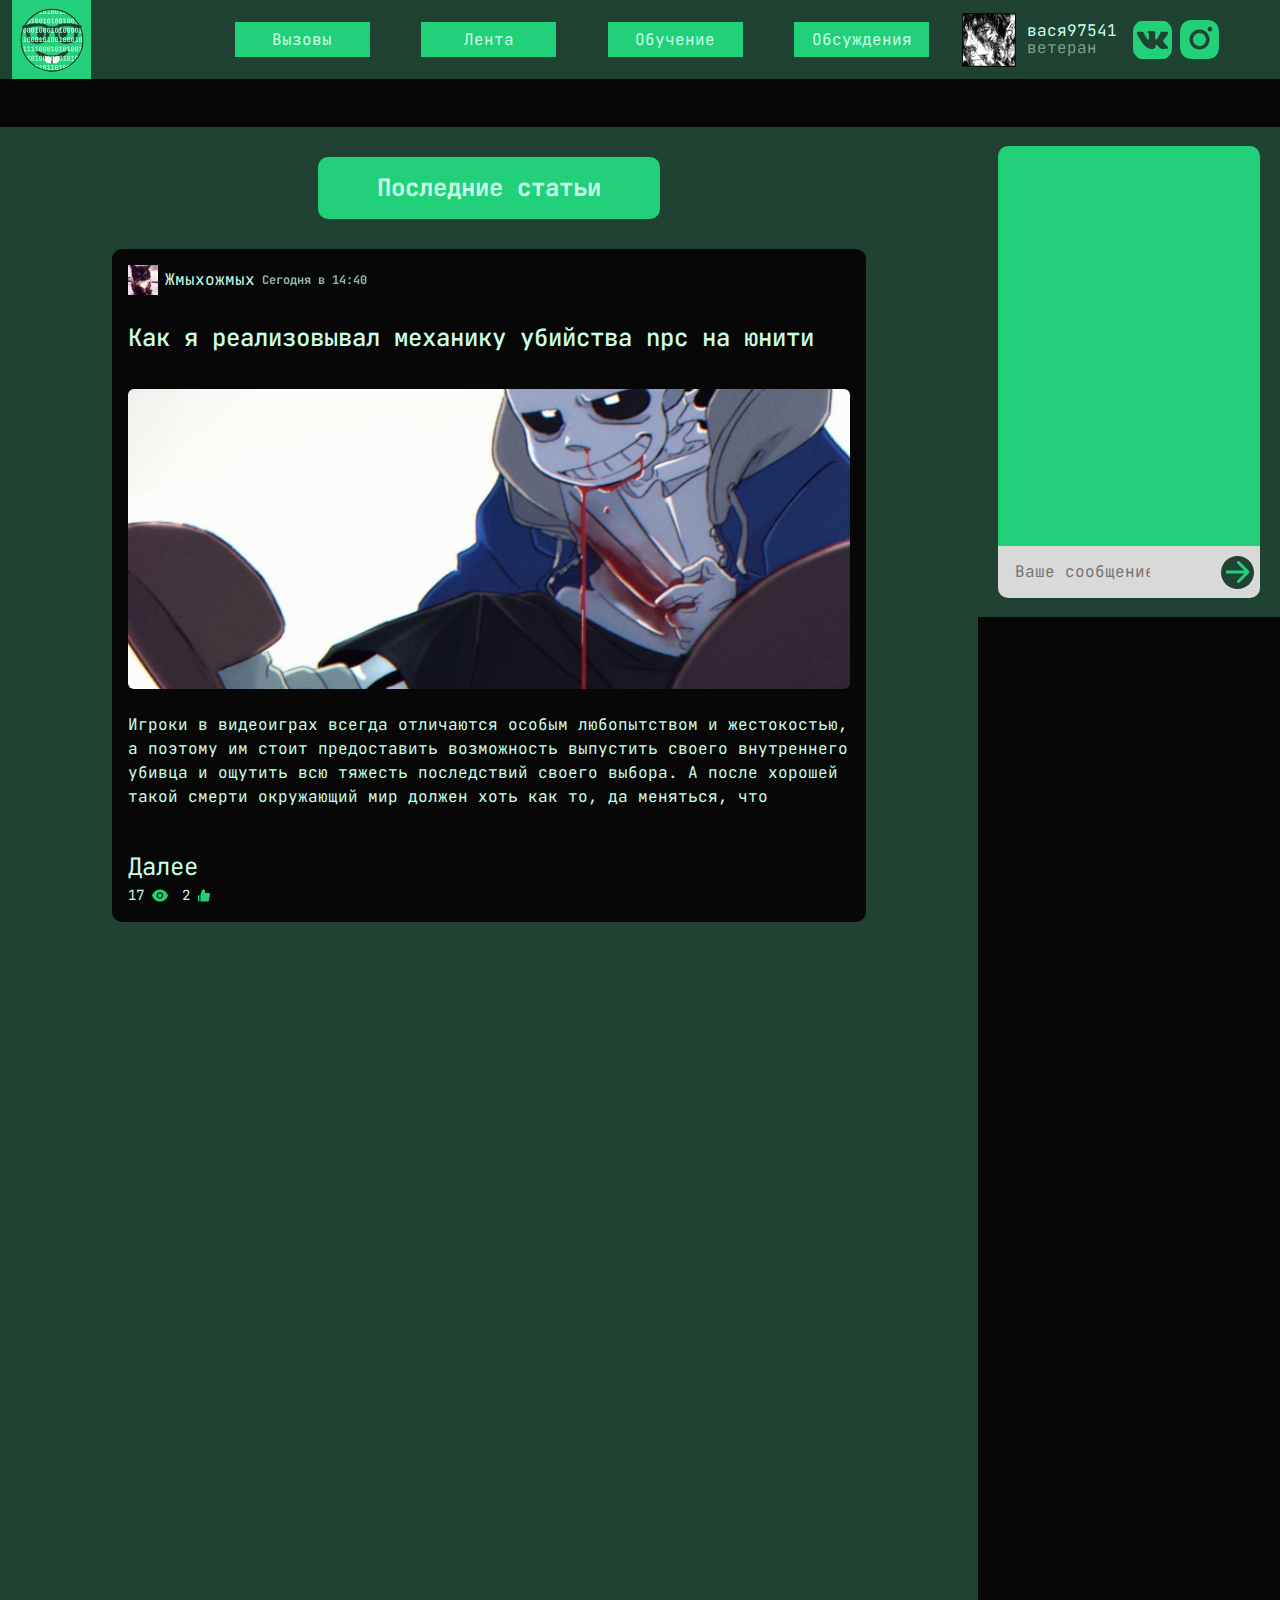
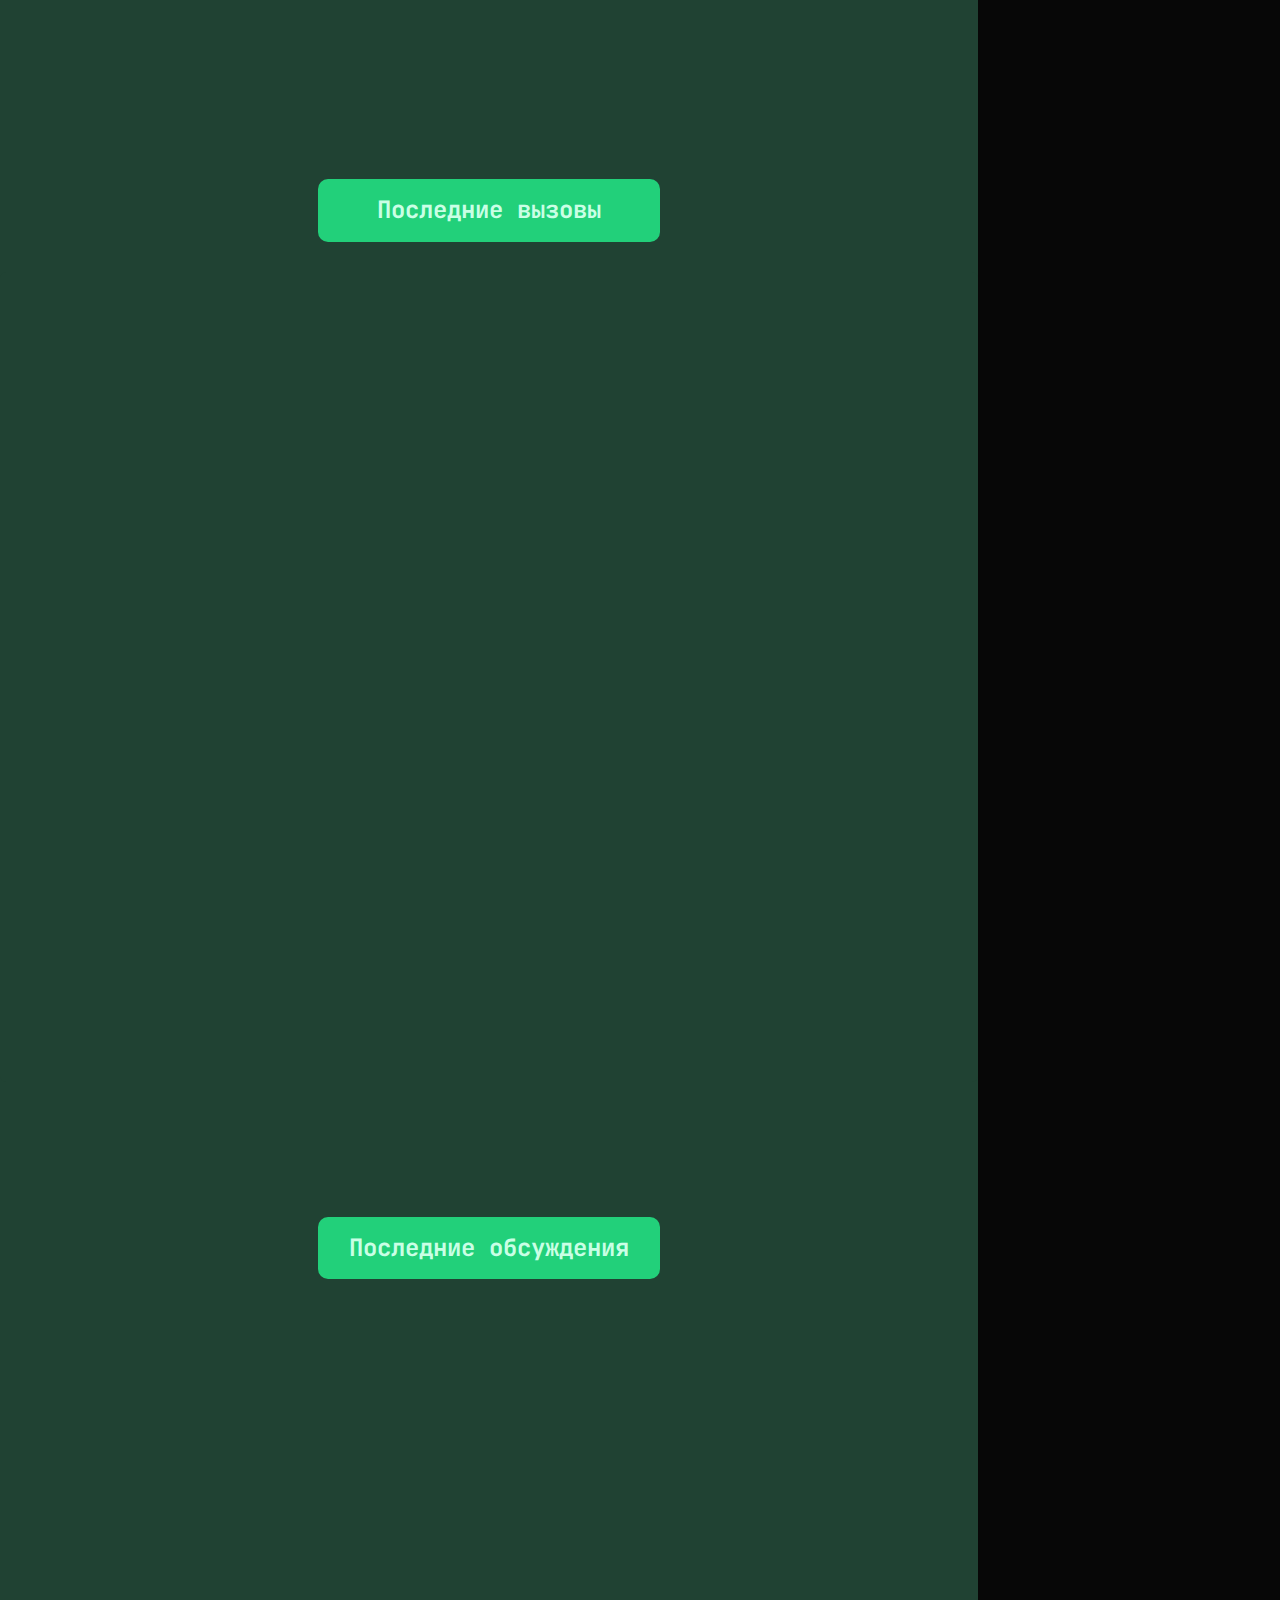
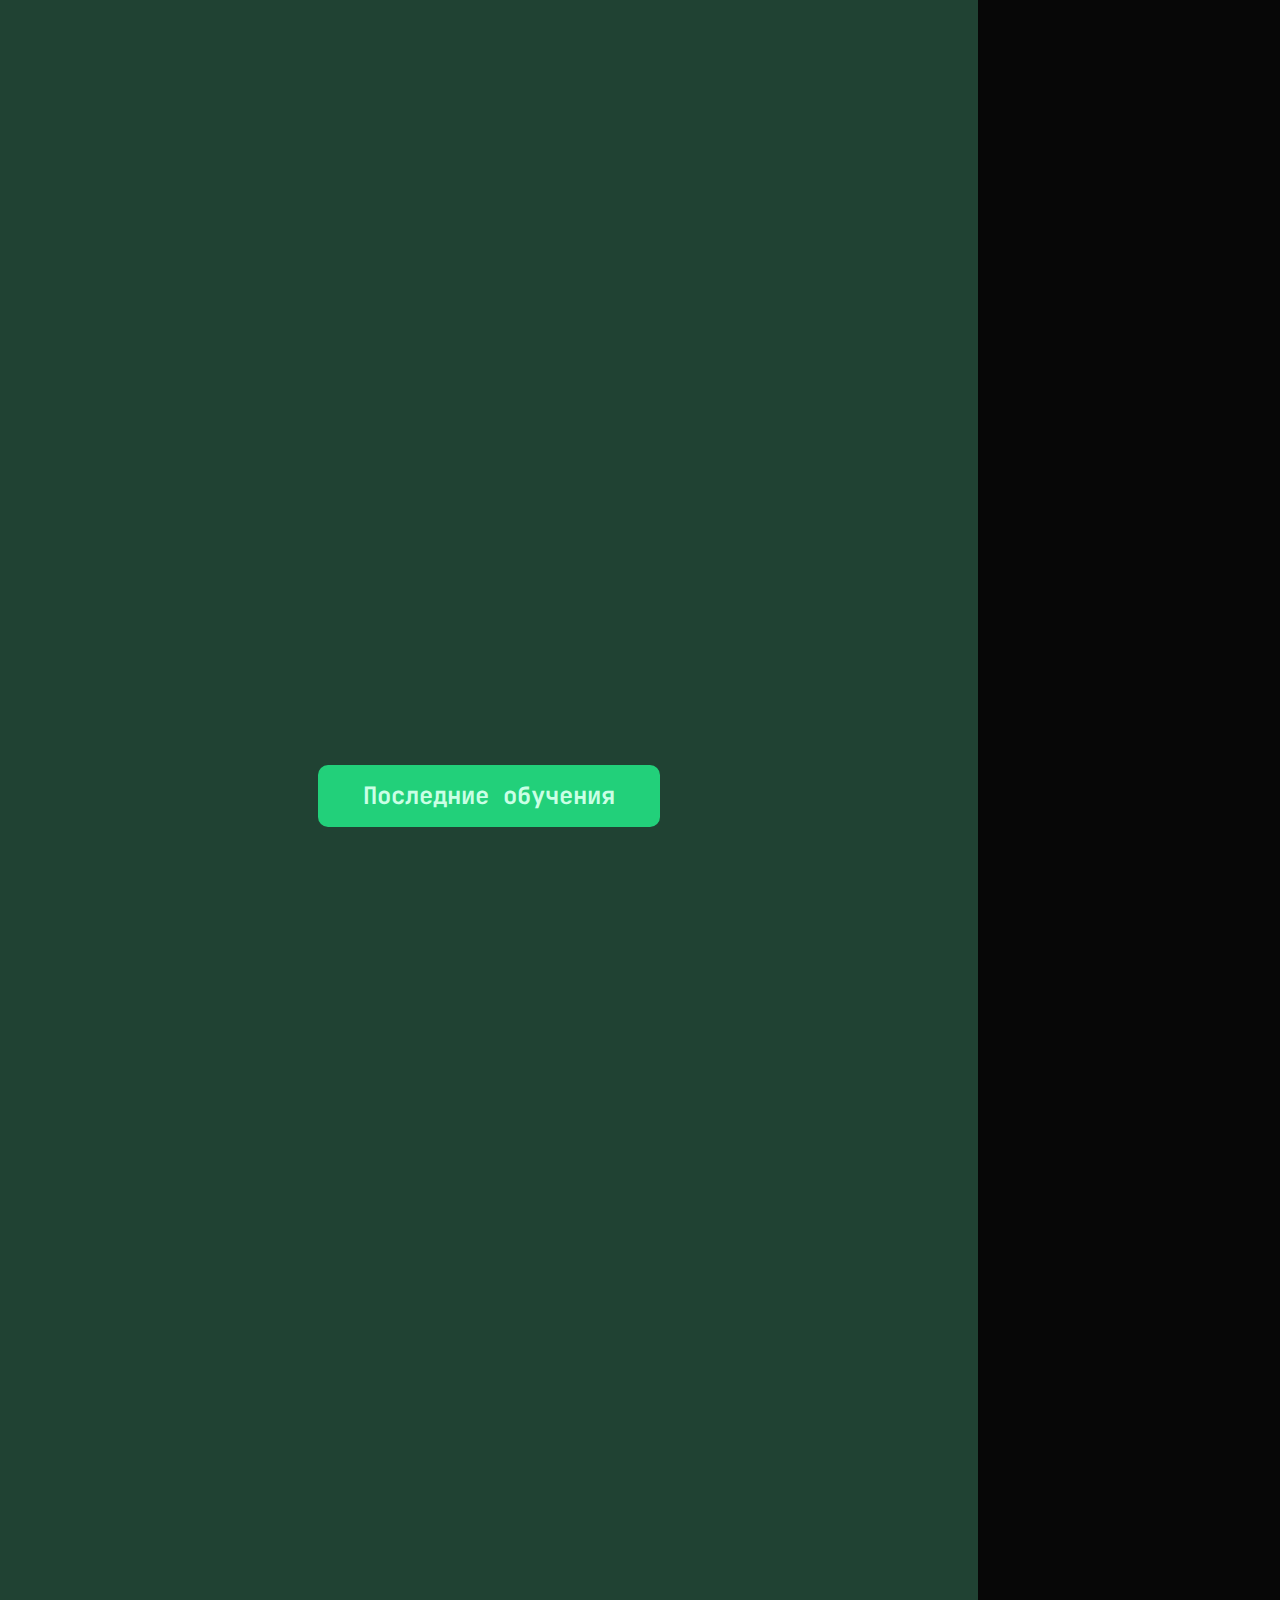
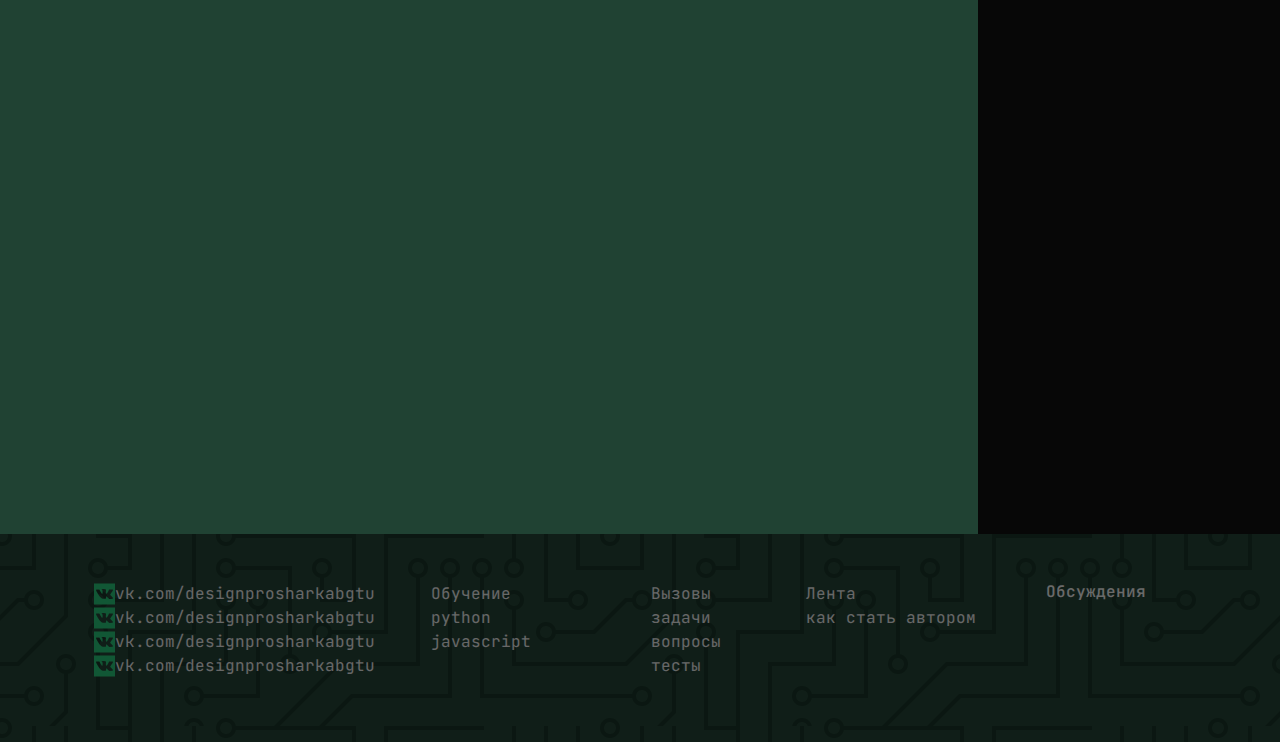
==== commit 2521fa95: "Add files via upload" ====
--- a/index.html
+++ b/index.html
@@ -35,7 +35,7 @@
             </div>
         </div>
     </nav>
-    <div class="d-flex flex-column-reverse align-items-end chat-collapse d-lg-none" style="position: fixed;bottom: 5rem;z-index: 2;right: 0.5rem;"><a class="btn btn-primary" data-bs-toggle="collapse" aria-expanded="false" aria-controls="collapse-1" href="#collapse-1" role="button" style="background: url(&quot;assets/img/чат.svg&quot;) round;background-size: auto;width: 70px;height: 70px;float: right;border-style: none;border-color: rgb(7,7,7);"></a>
+    <div class="d-flex flex-column-reverse align-items-end chat-collapse d-lg-none" style="position: fixed;bottom: 5rem;z-index: 2;right: 0.5rem;"><a class="btn btn-primary" data-bs-toggle="collapse" aria-expanded="false" aria-controls="collapse-1" href="#collapse-1" role="button"></a>
         <div class="collapse" id="collapse-1">
             <div class="d-flex flex-column justify-content-center align-items-center align-items-sm-center justify-content-md-center align-items-md-center align-items-xxl-center" style="background: #204233;height: 477px;width: 302px;">
                 <div style="background: #22d07a;height: 370px;border-top-left-radius: 10px;border-top-right-radius: 10px;width: 87%;"></div>
@@ -44,7 +44,7 @@
         </div>
     </div>
     <div class="row d-flex justify-content-center justify-content-xxl-center mt-md-5" style="margin: auto;max-width: 1440px;">
-        <div class="col-auto col-md-9 col-lg-9 offset-lg-0 pe-md-0 main-content" style="padding: 0px;max-width: 1138px;min-width: 360px;">
+        <div class="col main-content" style="padding: 0px;max-width: 1138px;min-width: 360px;">
             <section>
                 <div class="d-flex flex-column align-items-center justify-content-md-center align-items-xl-center content-block" style="background: #204233;color: rgb(32,66,51);height: fit-content;width: 100%;"><span class="d-flex d-md-flex flex-shrink-1 justify-content-center align-items-center justify-content-md-center align-items-md-center" id="first">Последние статьи</span>
                     <div class="card" style="border-width: 0px;width: 77%;border-radius: 0px;background: rgb(32,66,51);min-width: 360px;">
--- a/assets/css/styles.css
+++ b/assets/css/styles.css
@@ -1,3 +1,18 @@
+/* убираем возможность скроллить по горизонтали */
+html {
+  overflow-x: hidden;
+}
+
+.chat-collapse .btn {
+  /* чат.svg из assets/img */
+  background: url(../img/чат.svg) round;
+  width: 70px; 
+  height: 70px;
+  border-style: none;
+  border-color: rgb(7,7,7);
+}
+
+
 .bs-icon {
   --bs-icon-size: .75rem;
   display: flex;
@@ -151,8 +166,6 @@
   }
 }
 
-div {
-}
 
 @media (max-width: 767px) {
   .chat-collapse {
@@ -232,7 +245,7 @@
 }
 
 @media (max-width: 768px) {
-  .@media (max-width: 768px) .card-header p font-size: 10px; font-weight: bold; p {
+    .card-header p font-size: 10px; font-weight: bold; p {
     font-size: 10px;
     font-weight: bold;
   }
@@ -257,7 +270,7 @@
     position: sticky;
     top: 2rem;
     padding: 0px;
-    width: 21vw;
+    width: 21%;
     max-width: 302px;
   }
 }
@@ -345,21 +358,15 @@
   flex-grow: 1;
 }
 
-@media (min-width: 768px) {
-  .main-content {
-    width: 100vw;
-  }
-}
-
 @media (min-width: 769px) {
   .main-content {
-    width: 79vw;
+    width: 79%;
   }
 }
 
 @media (max-width: 768px) {
   .main-content {
-    width: 100vw;
+    width: 100%;
   }
 }
 
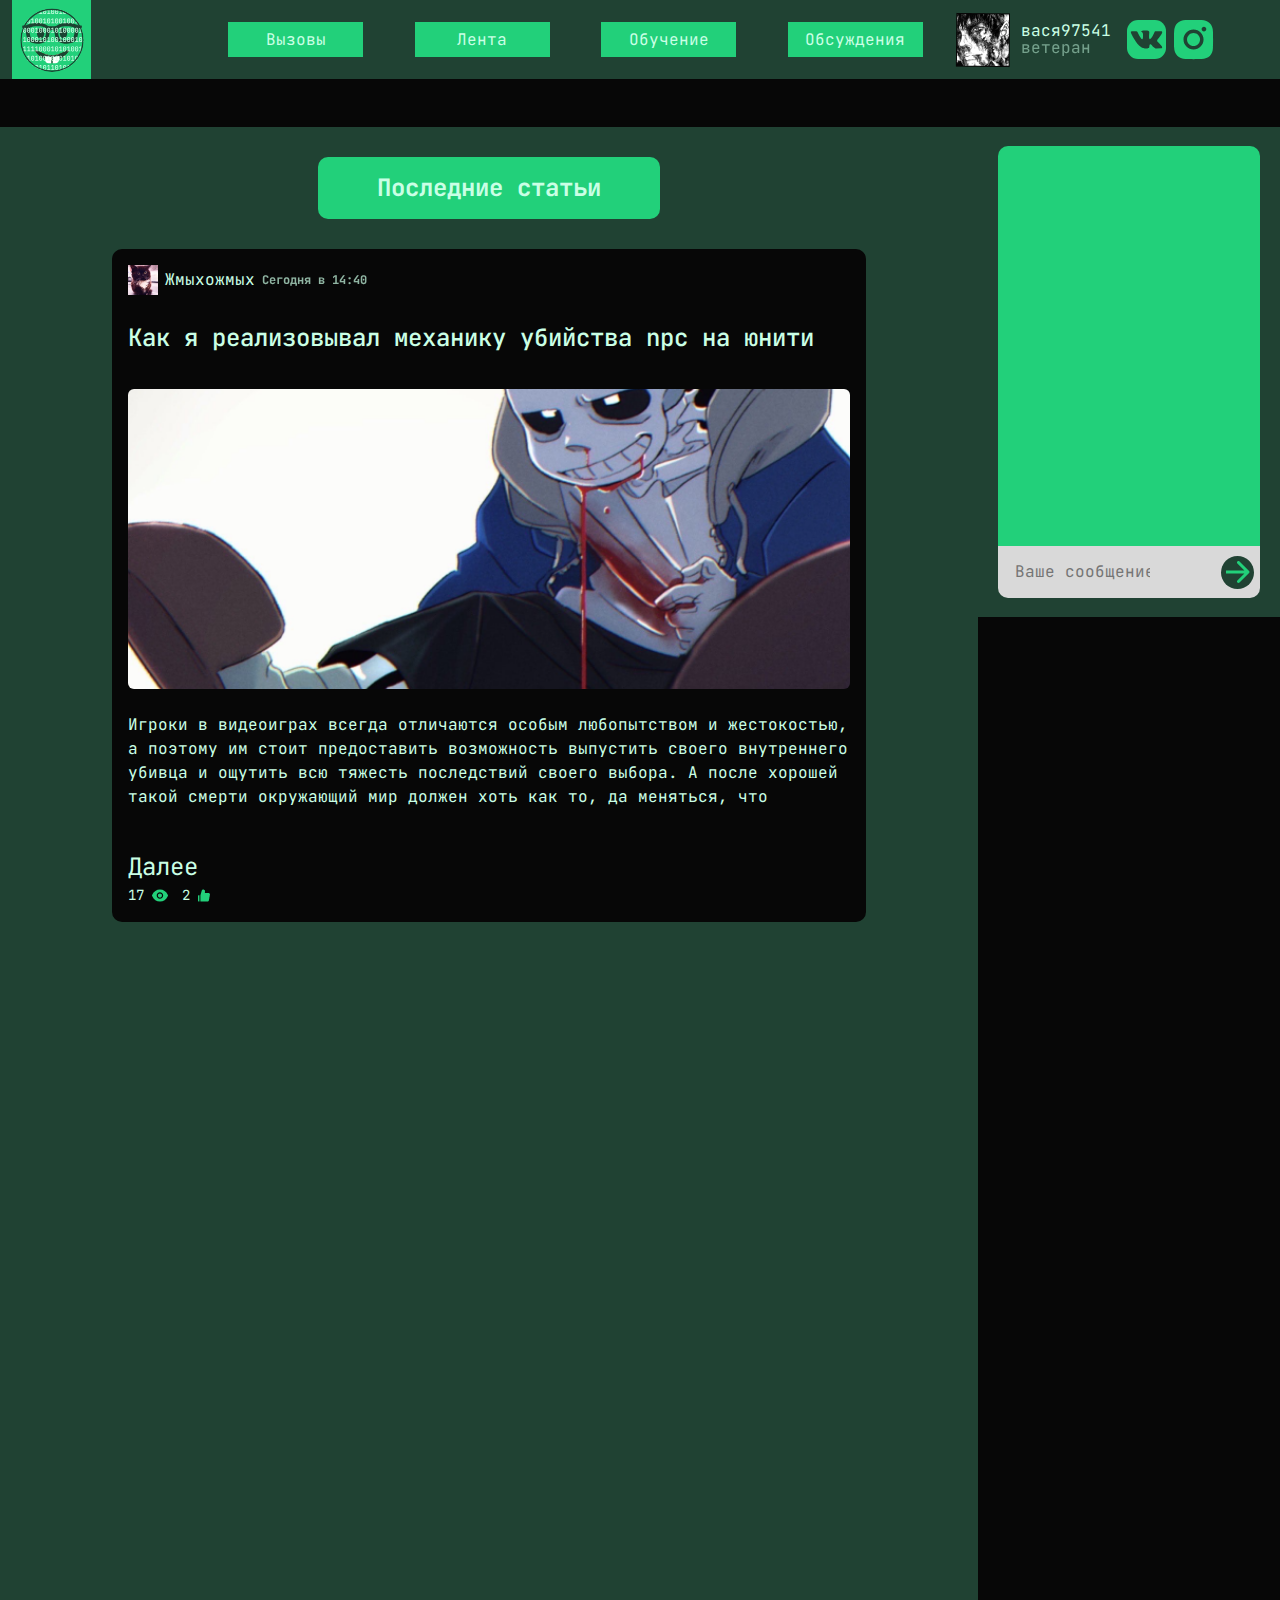
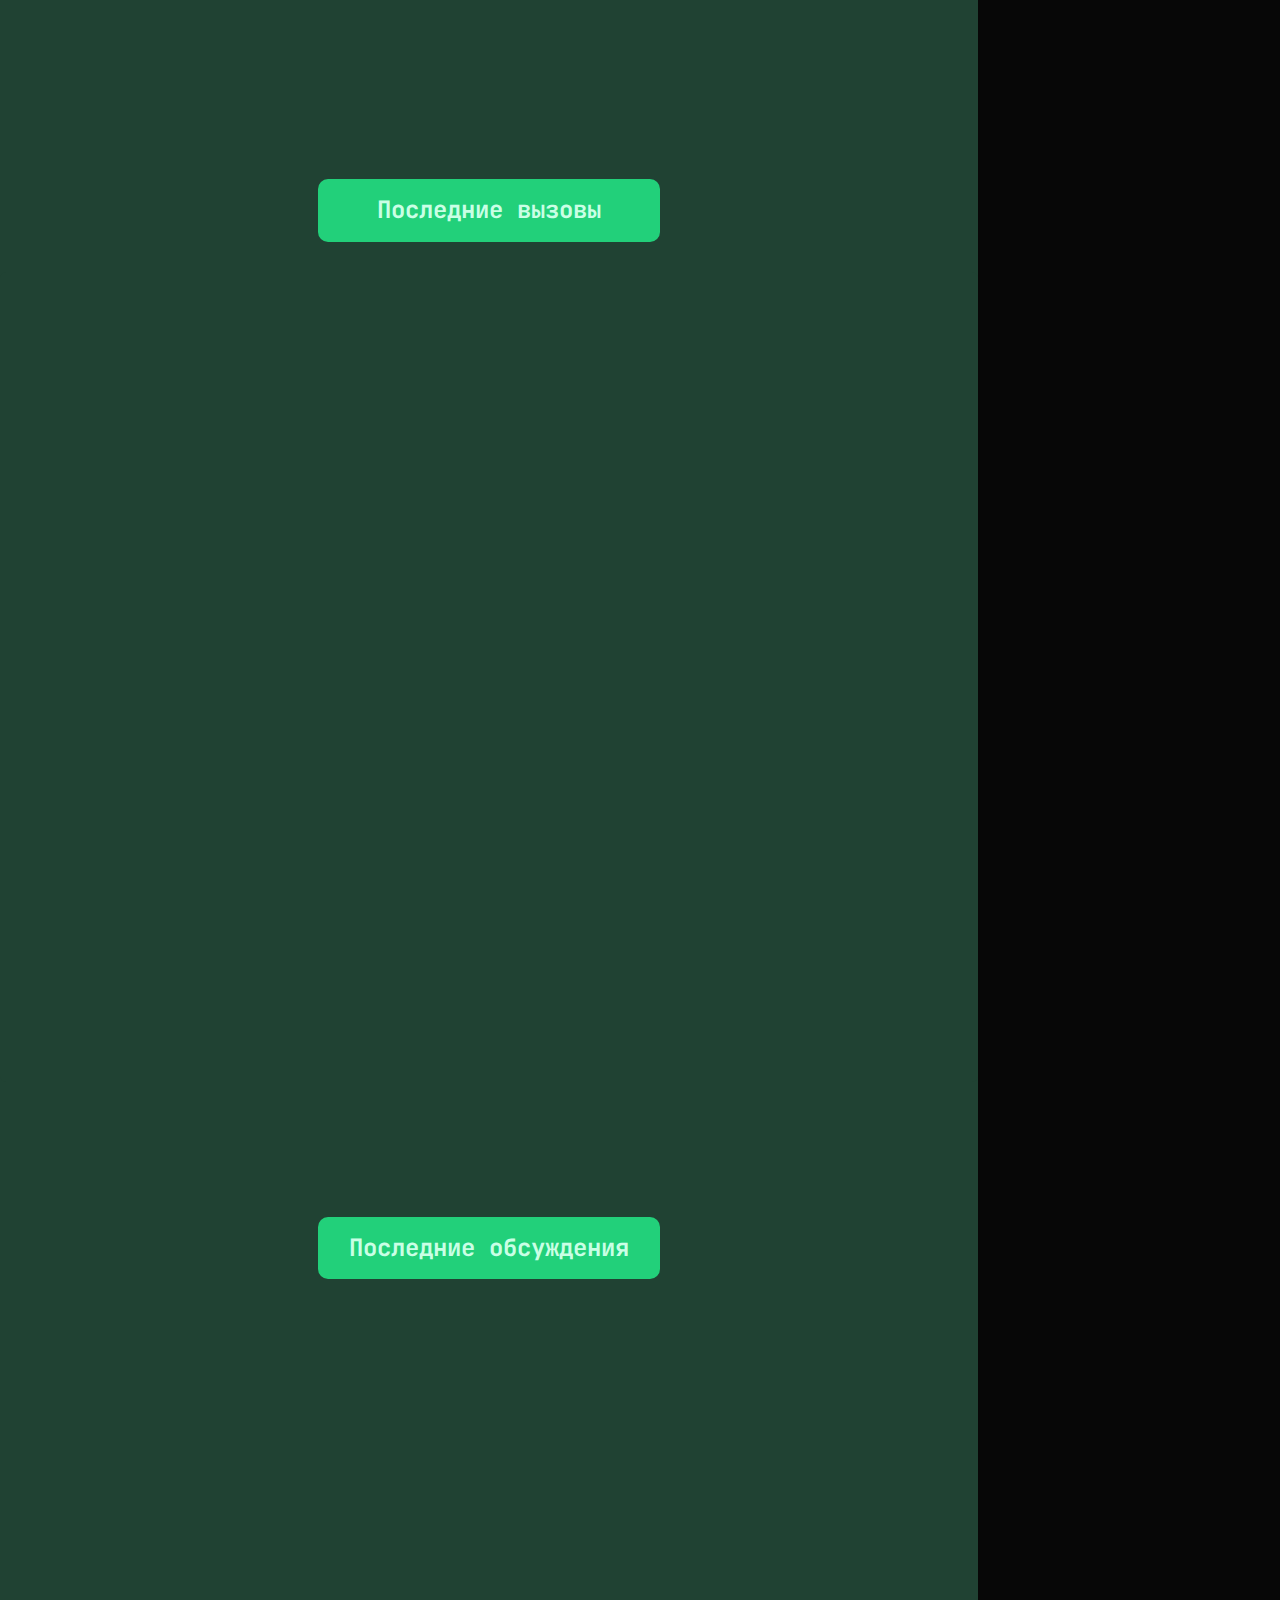
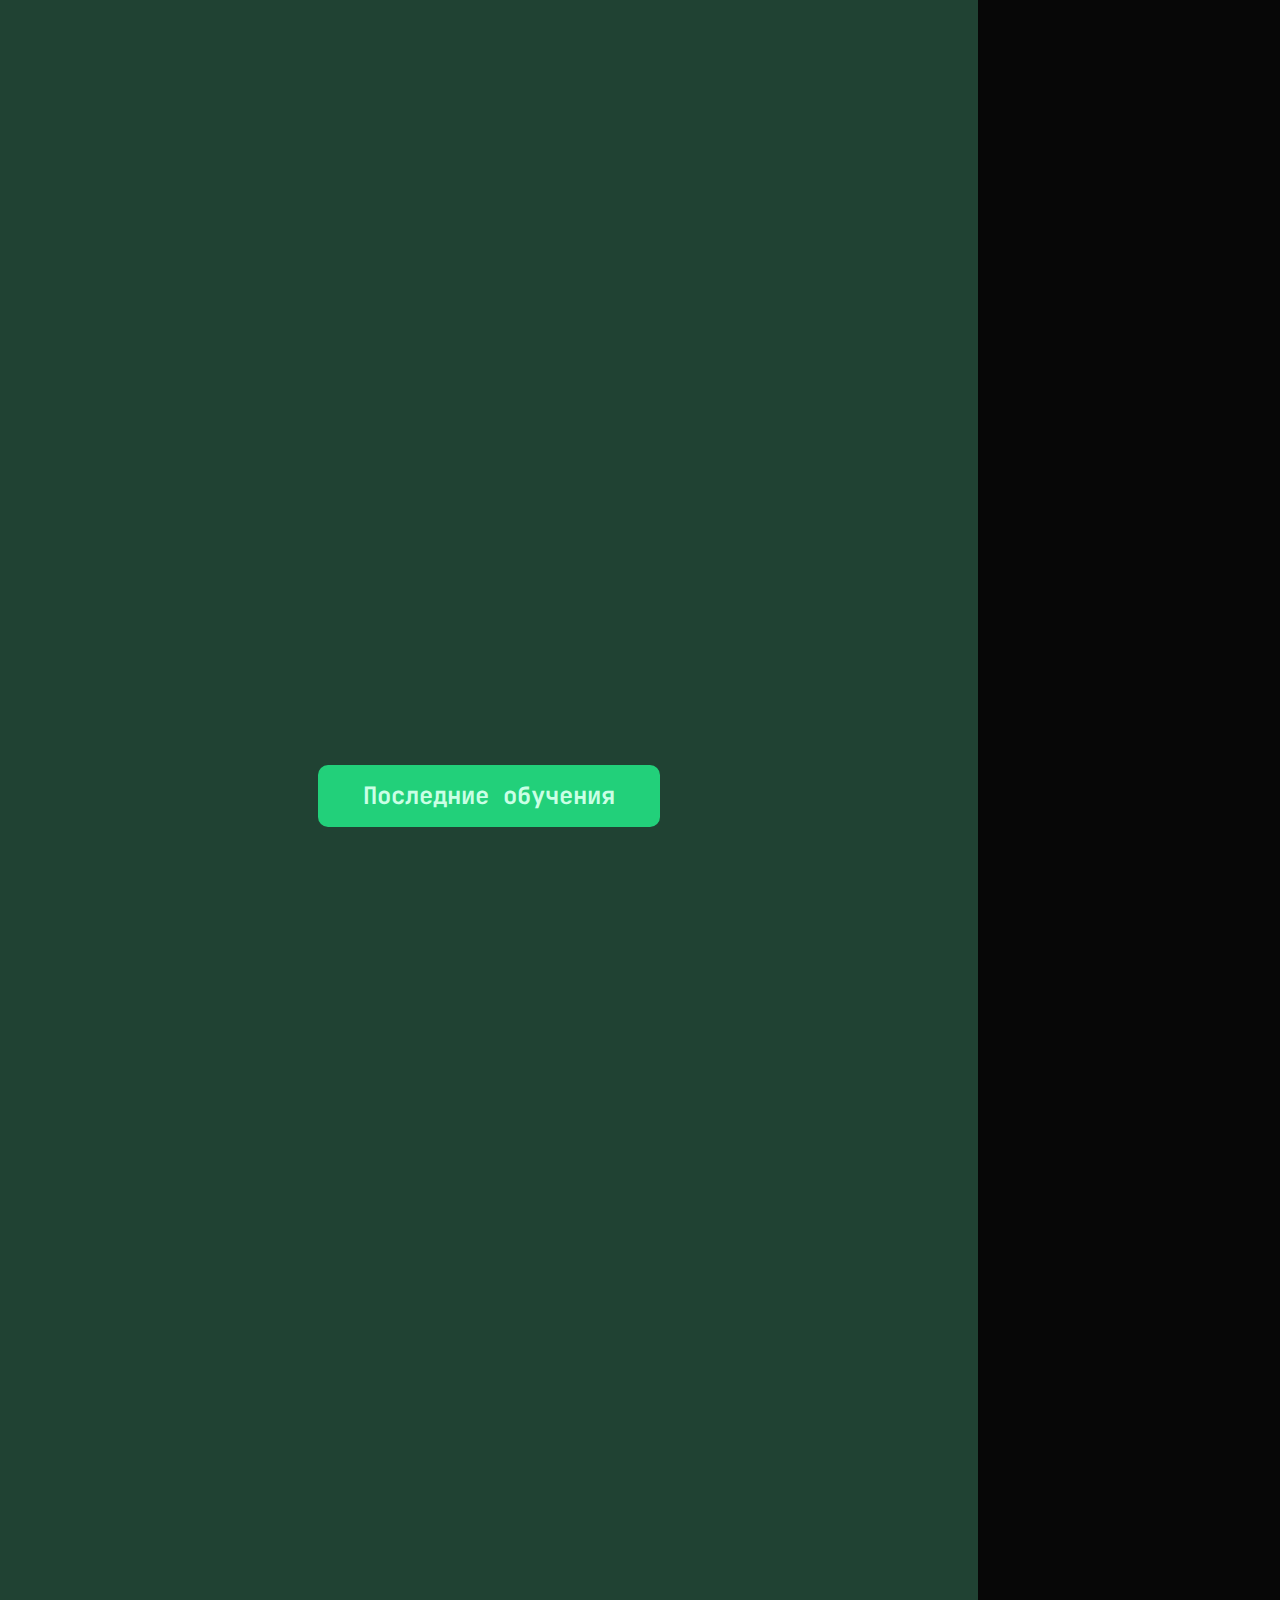
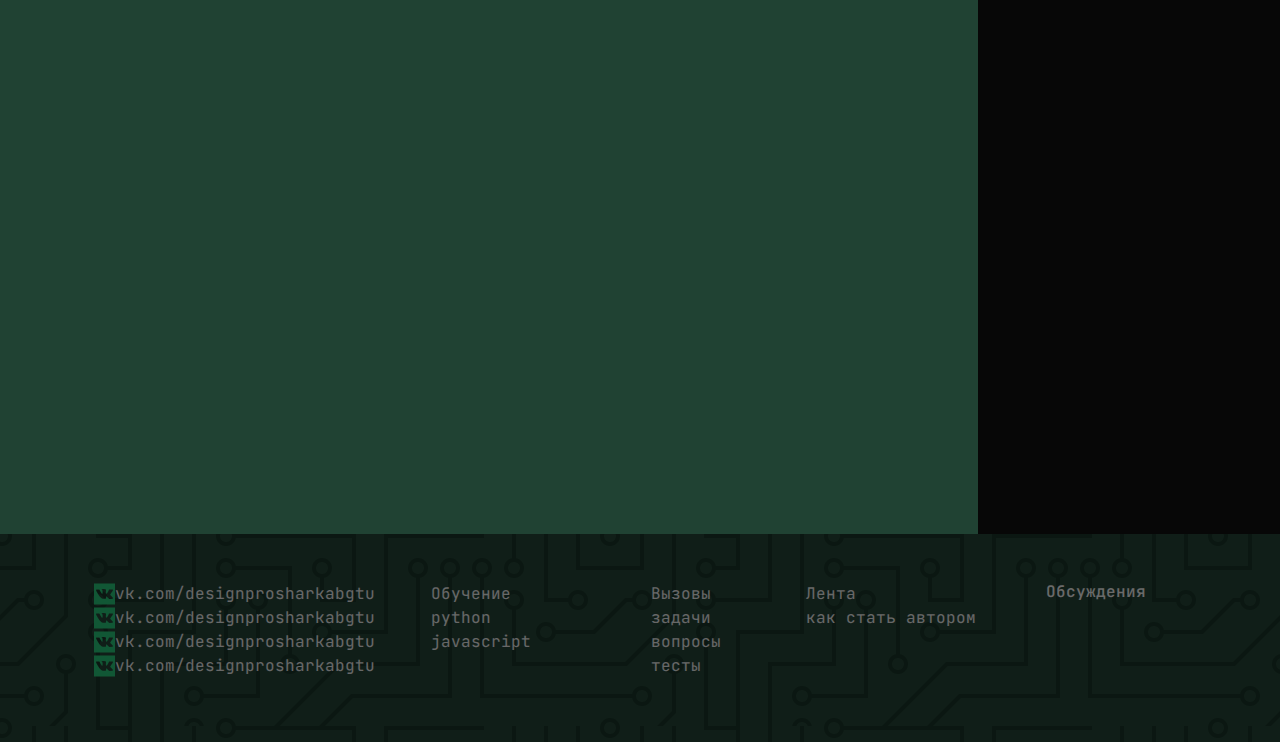
==== commit e242e27c: "Update index.html" ====
--- a/index.html
+++ b/index.html
@@ -29,7 +29,7 @@
                                 <p style="color: #caffe5;margin-bottom: 0px;opacity: 0.50;">ветеран</p>
                             </div>
                         </div>
-                        <div class="d-flex flex-row align-self-center d-md-none d-xl-flex ms-xxl-3 ms-xl-3" id="socials-1" style="padding-left: 0px;"><img src="assets/img/Mask%20group.svg" class="pe-md-0 me-md-2"><img src="assets/img/Group%2063.svg"></div>
+                        <div class="d-flex flex-row align-self-center d-md-none d-xl-flex ms-xxl-3 ms-xl-3" id="socials-1" style="padding-left: 0px;"><a href="https://vk.com/designprosharkabgtu"><img src="assets/img/Mask%20group.svg" class="pe-md-0 me-md-2"><img src="assets/img/Group%2063.svg"></a></div>
                     </div>
                 </div>
             </div>
@@ -410,4 +410,4 @@
     <script src="assets/js/chat.js"></script>
 </body>
 
-</html>+</html>
--- a/assets/css/styles.css
+++ b/assets/css/styles.css
@@ -1,7 +1,3 @@
-/* убираем возможность скроллить по горизонтали */
-html {
-  overflow-x: hidden;
-}
 
 .chat-collapse .btn {
   /* чат.svg из assets/img */
@@ -282,7 +278,8 @@
   }
 }
 
-.content-block {
+html {
+  overflow-x: hidden;
 }
 
 @media (max-width: 768px) {
